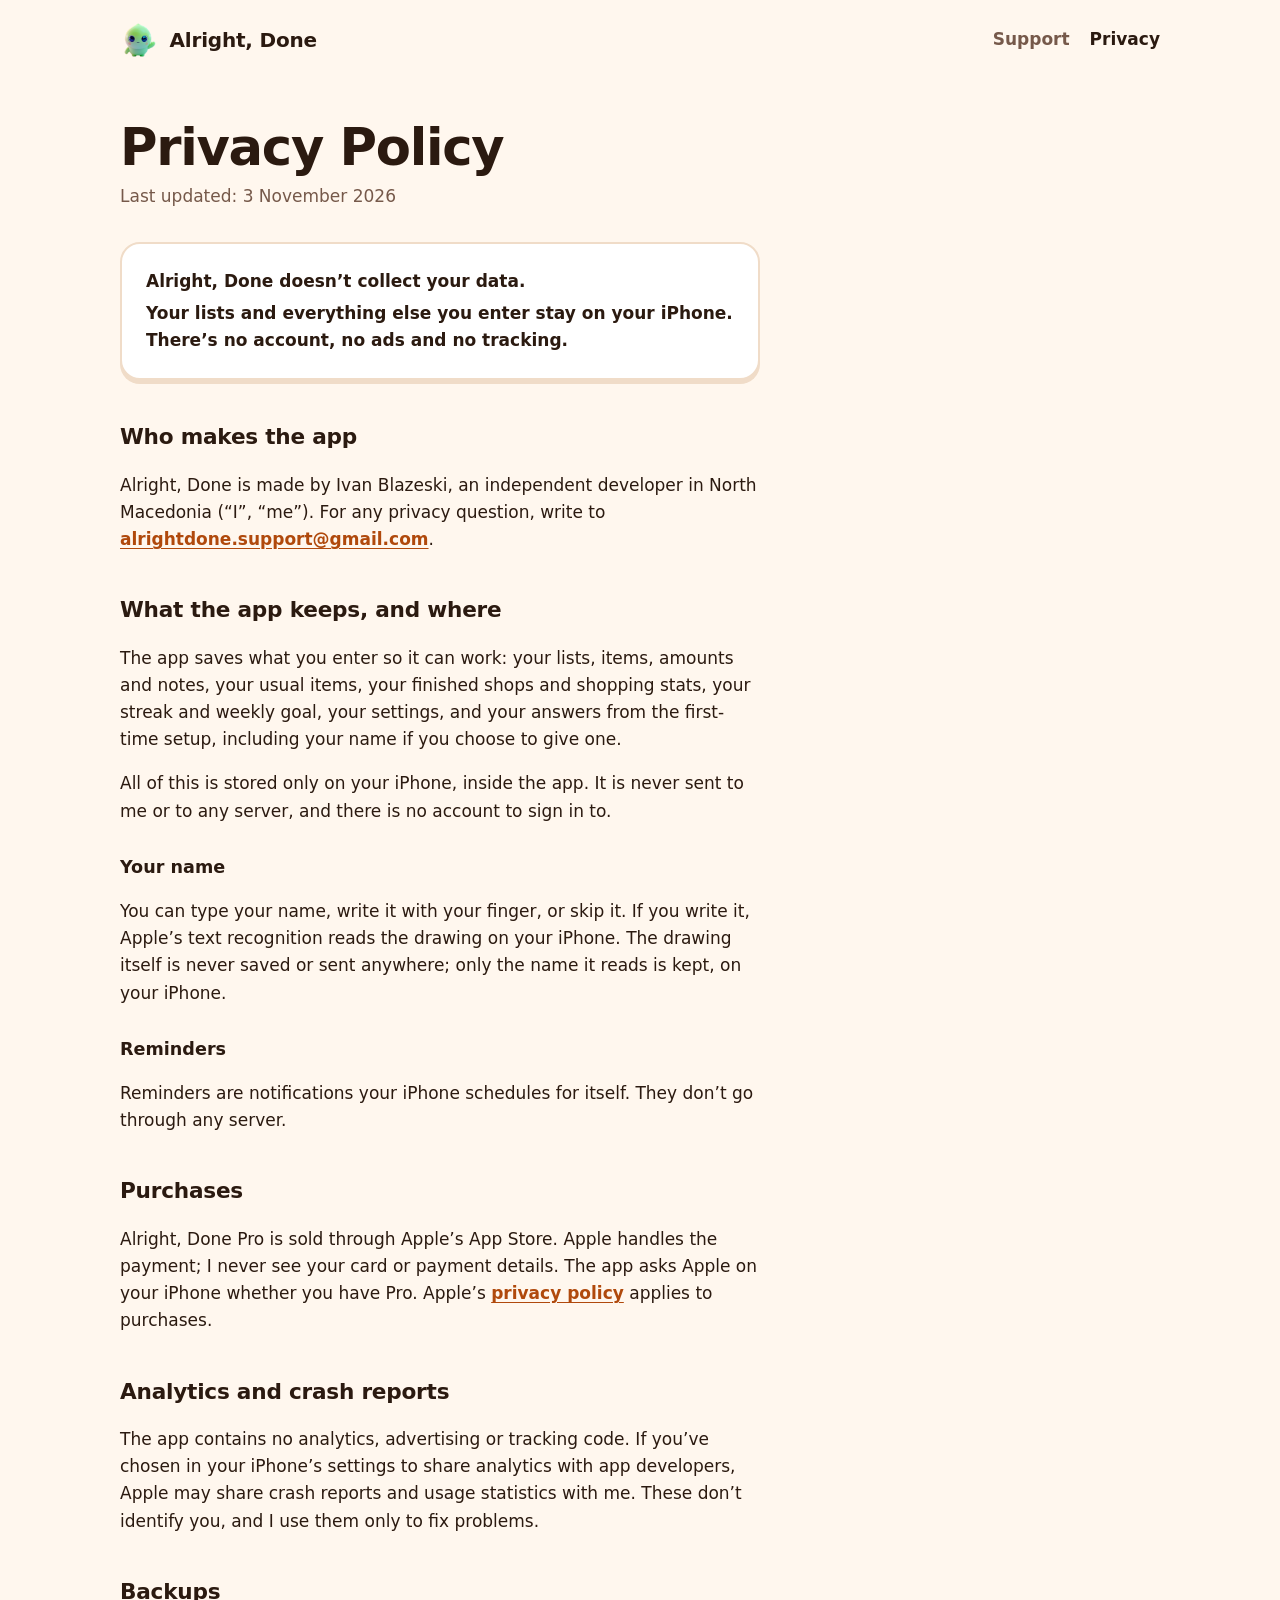
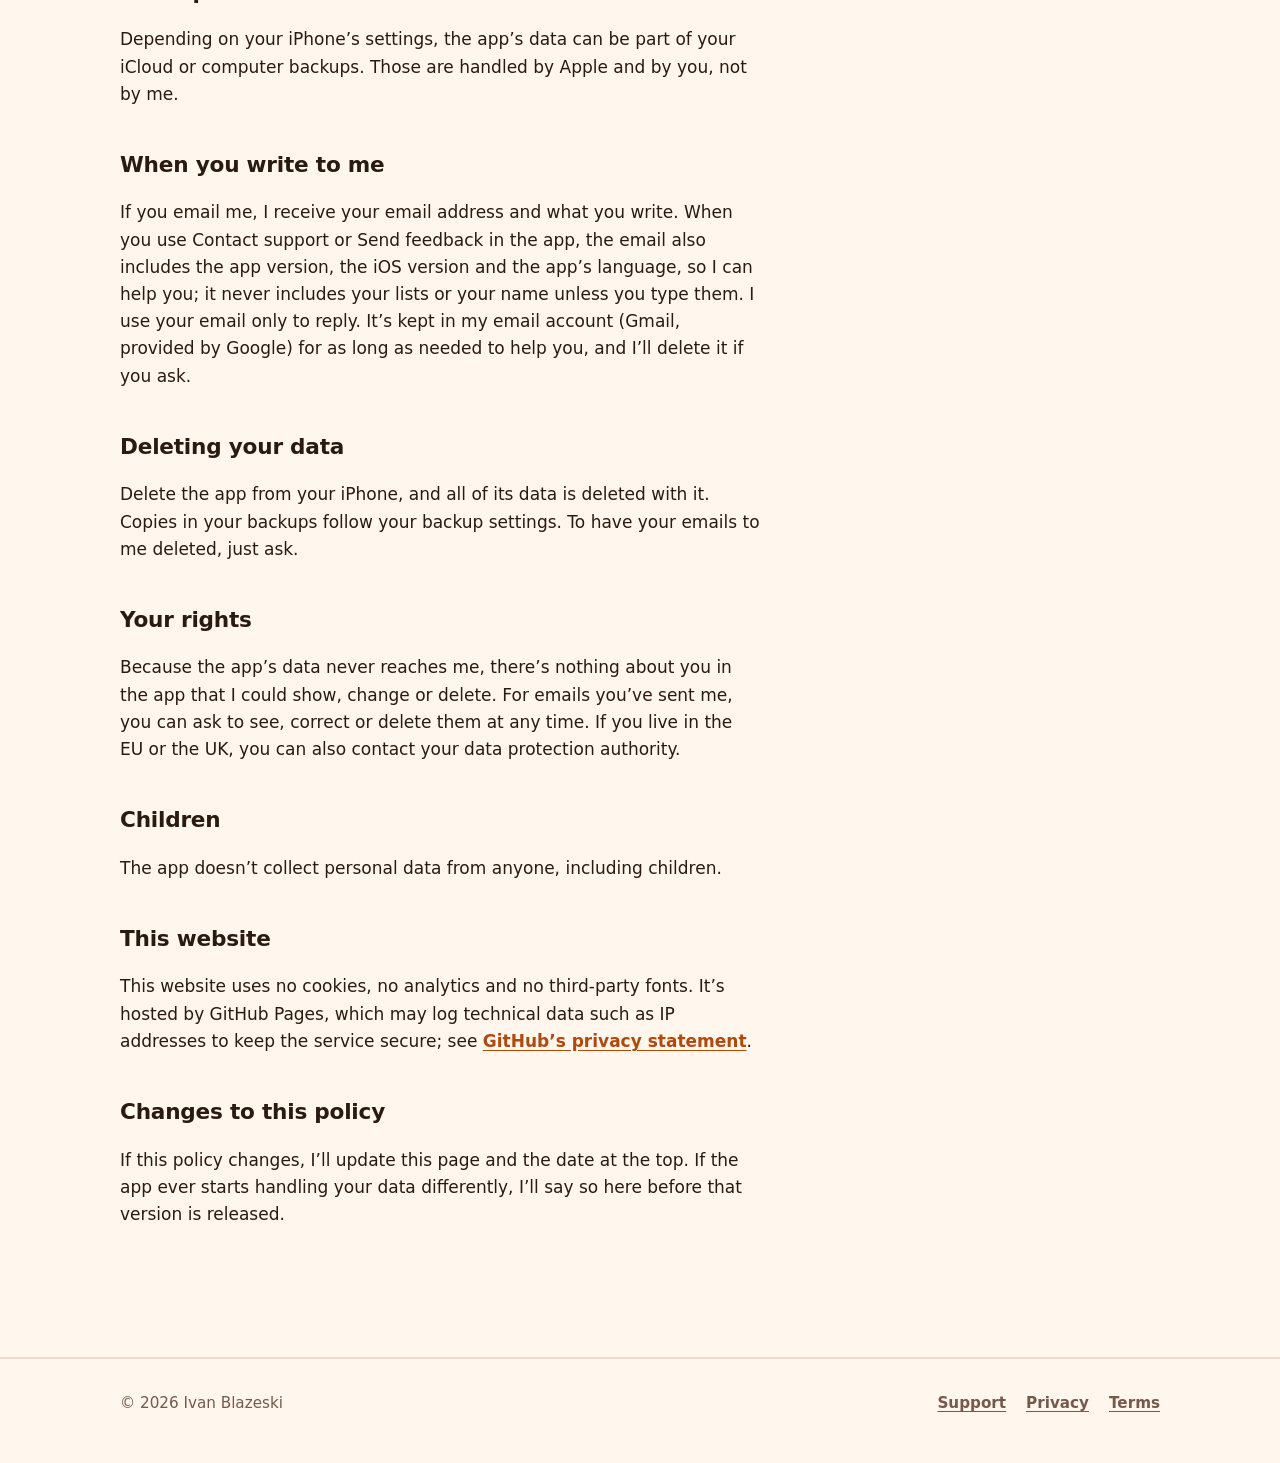
==== privacy/index.html @ 2600f2be "Website: home, privacy, support, terms" ====
<!doctype html>
<html lang="en">
<head>
<meta charset="utf-8">
<meta name="viewport" content="width=device-width, initial-scale=1">
<title>Privacy Policy · Alright, Done</title>
<meta name="description" content="Alright, Done doesn’t collect your data. Your lists stay on your iPhone.">
<meta property="og:title" content="Privacy Policy · Alright, Done">
<meta property="og:description" content="Alright, Done doesn’t collect your data. Your lists stay on your iPhone.">
<meta property="og:image" content="https://ivanblazeski.github.io/alrightdone/assets/apple-touch-icon.png">
<link rel="icon" href="../assets/favicon.png">
<link rel="apple-touch-icon" href="../assets/apple-touch-icon.png">
<link rel="stylesheet" href="../assets/site.css">
</head>
<body>
<header class="site-header"><div class="wrap">
<a class="brand" href="../"><img src="../assets/favicon.png" alt="" width="40" height="40">Alright, Done</a>
<nav class="site-nav" aria-label="Main"><a href="../support/">Support</a><a href="../privacy/" aria-current="page">Privacy</a></nav>
</div></header>
<main class="wrap">
<article class="doc text">
<h1>Privacy Policy</h1>
<p class="updated">Last updated: 3 November 2026</p>
<div class="summary">
<p>Alright, Done doesn’t collect your data.</p>
<p>Your lists and everything else you enter stay on your iPhone. There’s no account, no ads and no tracking.</p>
</div>

<h2>Who makes the app</h2>
<p>Alright, Done is made by Ivan Blazeski, an independent developer in North Macedonia (“I”, “me”). For any privacy question, write to <a href="mailto:alrightdone.support@gmail.com">alrightdone.support@gmail.com</a>.</p>

<h2>What the app keeps, and where</h2>
<p>The app saves what you enter so it can work: your lists, items, amounts and notes, your usual items, your finished shops and shopping stats, your streak and weekly goal, your settings, and your answers from the first-time setup, including your name if you choose to give one.</p>
<p>All of this is stored only on your iPhone, inside the app. It is never sent to me or to any server, and there is no account to sign in to.</p>

<h3>Your name</h3>
<p>You can type your name, write it with your finger, or skip it. If you write it, Apple’s text recognition reads the drawing on your iPhone. The drawing itself is never saved or sent anywhere; only the name it reads is kept, on your iPhone.</p>

<h3>Reminders</h3>
<p>Reminders are notifications your iPhone schedules for itself. They don’t go through any server.</p>

<h2>Purchases</h2>
<p>Alright, Done Pro is sold through Apple’s App Store. Apple handles the payment; I never see your card or payment details. The app asks Apple on your iPhone whether you have Pro. Apple’s <a href="https://www.apple.com/legal/privacy/">privacy policy</a> applies to purchases.</p>

<h2>Analytics and crash reports</h2>
<p>The app contains no analytics, advertising or tracking code. If you’ve chosen in your iPhone’s settings to share analytics with app developers, Apple may share crash reports and usage statistics with me. These don’t identify you, and I use them only to fix problems.</p>

<h2>Backups</h2>
<p>Depending on your iPhone’s settings, the app’s data can be part of your iCloud or computer backups. Those are handled by Apple and by you, not by me.</p>

<h2>When you write to me</h2>
<p>If you email me, I receive your email address and what you write. When you use Contact support or Send feedback in the app, the email also includes the app version, the iOS version and the app’s language, so I can help you; it never includes your lists or your name unless you type them. I use your email only to reply. It’s kept in my email account (Gmail, provided by Google) for as long as needed to help you, and I’ll delete it if you ask.</p>

<h2>Deleting your data</h2>
<p>Delete the app from your iPhone, and all of its data is deleted with it. Copies in your backups follow your backup settings. To have your emails to me deleted, just ask.</p>

<h2>Your rights</h2>
<p>Because the app’s data never reaches me, there’s nothing about you in the app that I could show, change or delete. For emails you’ve sent me, you can ask to see, correct or delete them at any time. If you live in the EU or the UK, you can also contact your data protection authority.</p>

<h2>Children</h2>
<p>The app doesn’t collect personal data from anyone, including children.</p>

<h2>This website</h2>
<p>This website uses no cookies, no analytics and no third-party fonts. It’s hosted by GitHub Pages, which may log technical data such as IP addresses to keep the service secure; see <a href="https://docs.github.com/en/site-policy/privacy-policies/github-general-privacy-statement">GitHub’s privacy statement</a>.</p>

<h2>Changes to this policy</h2>
<p>If this policy changes, I’ll update this page and the date at the top. If the app ever starts handling your data differently, I’ll say so here before that version is released.</p>
</article>
</main>
<footer class="site-footer"><div class="wrap">
<span>© 2026 Ivan Blazeski</span>
<nav aria-label="Footer"><a href="../support/">Support</a><a href="../privacy/" aria-current="page">Privacy</a><a href="../terms/">Terms</a></nav>
</div></footer>
</body>
</html>
---- assets/site.css ----
:root{
  --bg:#FFF7EE; --surface:#FFFFFF; --surface2:#FFF0E2; --ink:#2B1A10; --ink2:#76594A;
  --border:#F0DCC8; --primary:#FF8A3D; --lip:#D9661C; --primary-text:#B0490C;
  --lime:#A8E063; --lime-lip:#7DB33F; --on-lime:#1F2A10; --tint:#FFE3CE;
  --font: ui-rounded, "SF Pro Rounded", "Nunito", system-ui, -apple-system, "Segoe UI", sans-serif;
  color-scheme: light dark;
}
@media (prefers-color-scheme: dark){
  :root{
    --bg:#1B1510; --surface:#2A211A; --surface2:#33281F; --ink:#FFF3E6; --ink2:#CDB6A5;
    --border:#3E3027; --lip:#B85A1A; --primary-text:#FFB27D; --lime:#B4EC6E; --lime-lip:#6E9F33;
    --tint:#45301F;
  }
}
*{box-sizing:border-box}
html{-webkit-text-size-adjust:100%}
body{margin:0;background:var(--bg);color:var(--ink);font-family:var(--font);font-size:1.0625rem;line-height:1.6;font-weight:500}
a{color:var(--primary-text);font-weight:700;text-underline-offset:3px}
a:focus-visible,.button:focus-visible{outline:3px solid var(--primary);outline-offset:3px;border-radius:8px}
img{max-width:100%;height:auto}
.wrap{max-width:68rem;margin:0 auto;padding:0 1.5rem}
.text{max-width:40rem}

/* header + footer */
.site-header{padding:1.25rem 0}
.site-header .wrap{display:flex;align-items:center;justify-content:space-between;gap:1rem;flex-wrap:wrap}
.brand{display:flex;align-items:center;gap:.6rem;color:var(--ink);text-decoration:none;font-weight:900;font-size:1.25rem;letter-spacing:-.01em}
.brand img{width:2.5rem;height:2.5rem}
.site-nav{display:flex;gap:1.25rem}
.site-nav a{color:var(--ink2);text-decoration:none;font-weight:800}
.site-nav a:hover,.site-nav a[aria-current=page]{color:var(--ink)}
.site-footer{margin-top:5rem;padding:2rem 0 3rem;border-top:2px solid var(--border);color:var(--ink2);font-size:.95rem}
.site-footer .wrap{display:flex;justify-content:space-between;gap:1rem;flex-wrap:wrap}
.site-footer nav{display:flex;gap:1.25rem}
.site-footer a{color:var(--ink2)}

/* hero */
.hero{display:grid;grid-template-columns:1.1fr .9fr;gap:3rem;align-items:center;padding:3rem 0 2rem}
.hero h1{font-size:clamp(2.6rem,6vw,4.4rem);line-height:1.02;letter-spacing:-.03em;font-weight:900;margin:.5rem 0 1rem}
.hero p.lead{font-size:1.2rem;color:var(--ink2);max-width:32rem;margin:0 0 1.75rem}
.say{display:flex;align-items:flex-end;gap:.75rem;margin-bottom:.5rem}
.say img{width:5.5rem}
.bubble{background:var(--surface);border:2px solid var(--border);border-radius:1.25rem 1.25rem 1.25rem .35rem;box-shadow:0 3px 0 var(--border);padding:.6rem 1rem;font-weight:800;font-size:1rem}
.status{display:inline-flex;align-items:center;gap:.5rem;background:var(--tint);color:var(--primary-text);border-radius:999px;padding:.45rem 1rem;font-weight:800;font-size:.95rem}

/* the list card: the one memorable thing */
.listcard{background:var(--surface);border:2px solid var(--border);border-radius:1.75rem;box-shadow:0 6px 0 var(--border);padding:1.5rem;max-width:24rem;justify-self:center;width:100%;transform:rotate(1.5deg)}
.listcard-head{display:flex;align-items:center;gap:.8rem;margin-bottom:.75rem}
.tile{width:2.8rem;height:2.8rem;border-radius:.9rem;background:var(--tint);display:grid;place-items:center;font-size:1.35rem}
.listcard-head strong{display:block;font-size:1.2rem;font-weight:900;line-height:1.2}
.listcard-head span{color:var(--ink2);font-size:.9rem}
.items{list-style:none;margin:0 0 1.25rem;padding:0}
.items li{display:flex;align-items:center;gap:.8rem;padding:.6rem 0;border-top:2px solid var(--surface2);font-weight:700}
.items li:first-child{border-top:0}
.box{width:1.6rem;height:1.6rem;border-radius:.5rem;border:2px solid var(--border);flex:none;display:grid;place-items:center}
.items li.done .box{background:var(--lime);border-color:var(--lime);box-shadow:0 2px 0 var(--lime-lip);color:var(--on-lime);font-size:.95rem;font-weight:900}
.items li.done .name{color:var(--ink2);text-decoration:line-through;text-decoration-thickness:2px}
.amount{margin-left:auto;background:var(--surface2);color:var(--ink2);border-radius:999px;padding:.1rem .65rem;font-size:.85rem;font-weight:800}
.finish{display:block;text-align:center;background:var(--lime);color:var(--on-lime);border-radius:1.1rem;box-shadow:0 4px 0 var(--lime-lip);padding:.85rem;font-weight:900;font-size:1.1rem}

/* features */
.features{display:grid;grid-template-columns:repeat(auto-fit,minmax(15rem,1fr));gap:2rem 2.5rem;padding:3rem 0 1rem}
.features h2{font-size:1.25rem;font-weight:900;margin:0 0 .35rem;letter-spacing:-.01em}
.features p{margin:0;color:var(--ink2)}
.pro{display:inline-block;background:var(--ink);color:var(--bg);border-radius:999px;padding:.05rem .55rem;font-size:.75rem;font-weight:900;margin-left:.35rem;vertical-align:.2em}
.promise{margin:3.5rem 0 0;background:var(--surface);border:2px solid var(--border);border-radius:1.75rem;box-shadow:0 5px 0 var(--border);padding:2rem;display:flex;gap:1.5rem;align-items:center;flex-wrap:wrap}
.promise h2{font-size:1.6rem;font-weight:900;letter-spacing:-.02em;margin:0 0 .25rem}
.promise p{margin:0;color:var(--ink2)}
.promise div{flex:1 1 20rem}

/* documents (privacy, support, terms) */
.doc{padding:2rem 0}
.doc h1{font-size:clamp(2.2rem,5vw,3.2rem);font-weight:900;letter-spacing:-.025em;line-height:1.08;margin:.5rem 0 .5rem}
.doc .updated{color:var(--ink2);margin:0 0 2rem}
.doc h2{font-size:1.35rem;font-weight:900;margin:2.5rem 0 .5rem;letter-spacing:-.01em}
.doc h3{font-size:1.1rem;font-weight:900;margin:1.75rem 0 .35rem}
.doc ul{padding-left:1.25rem}
.doc li{margin:.35rem 0}
.summary{background:var(--surface);border:2px solid var(--border);border-radius:1.25rem;box-shadow:0 4px 0 var(--border);padding:1.25rem 1.5rem;font-weight:700}
.summary p{margin:.25rem 0}
.mail{display:inline-block;background:var(--primary);color:#2B1A10;text-decoration:none;border-radius:1.1rem;box-shadow:0 4px 0 var(--lip);padding:.85rem 1.4rem;font-weight:900;margin:.5rem 0 1rem}
.mail:active{transform:translateY(3px);box-shadow:0 1px 0 var(--lip)}
details{border-top:2px solid var(--border);padding:.9rem 0}
details:last-of-type{border-bottom:2px solid var(--border)}
summary{cursor:pointer;font-weight:900;font-size:1.1rem;list-style:none;display:flex;justify-content:space-between;gap:1rem}
summary::-webkit-details-marker{display:none}
summary::after{content:"+";color:var(--primary-text);font-weight:900}
details[open] summary::after{content:"–"}
details p{margin:.6rem 0 .25rem;color:var(--ink2)}

@media (max-width:52rem){
  .hero{grid-template-columns:1fr;gap:2rem;padding-top:1.5rem}
  .listcard{transform:none}
}
@media (prefers-reduced-motion:no-preference){
  .listcard{animation:land .7s cubic-bezier(.2,.9,.3,1.2) both}
  @keyframes land{from{opacity:0;transform:translateY(16px) rotate(-1deg)}to{opacity:1;transform:rotate(1.5deg)}}
}
@media (prefers-reduced-motion:no-preference) and (max-width:52rem){
  @keyframes land{from{opacity:0;transform:translateY(16px)}to{opacity:1;transform:none}}
}
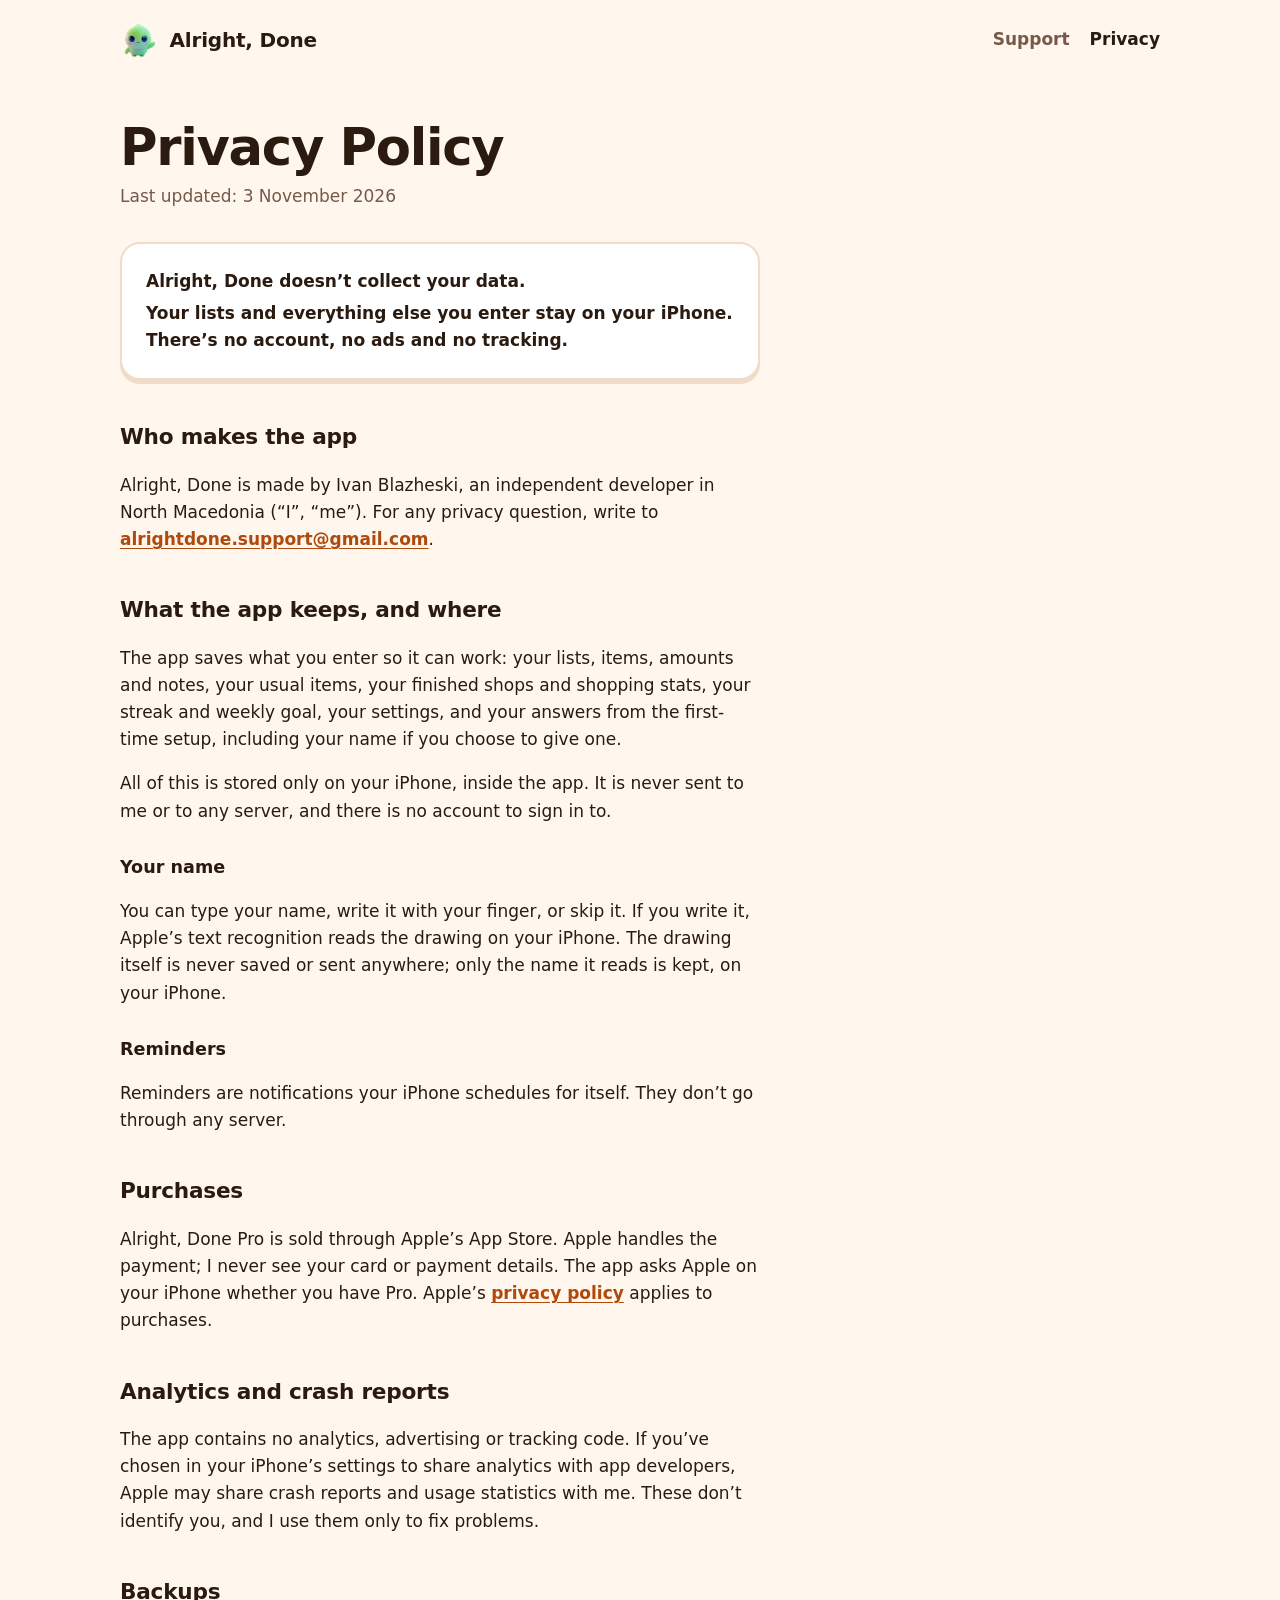
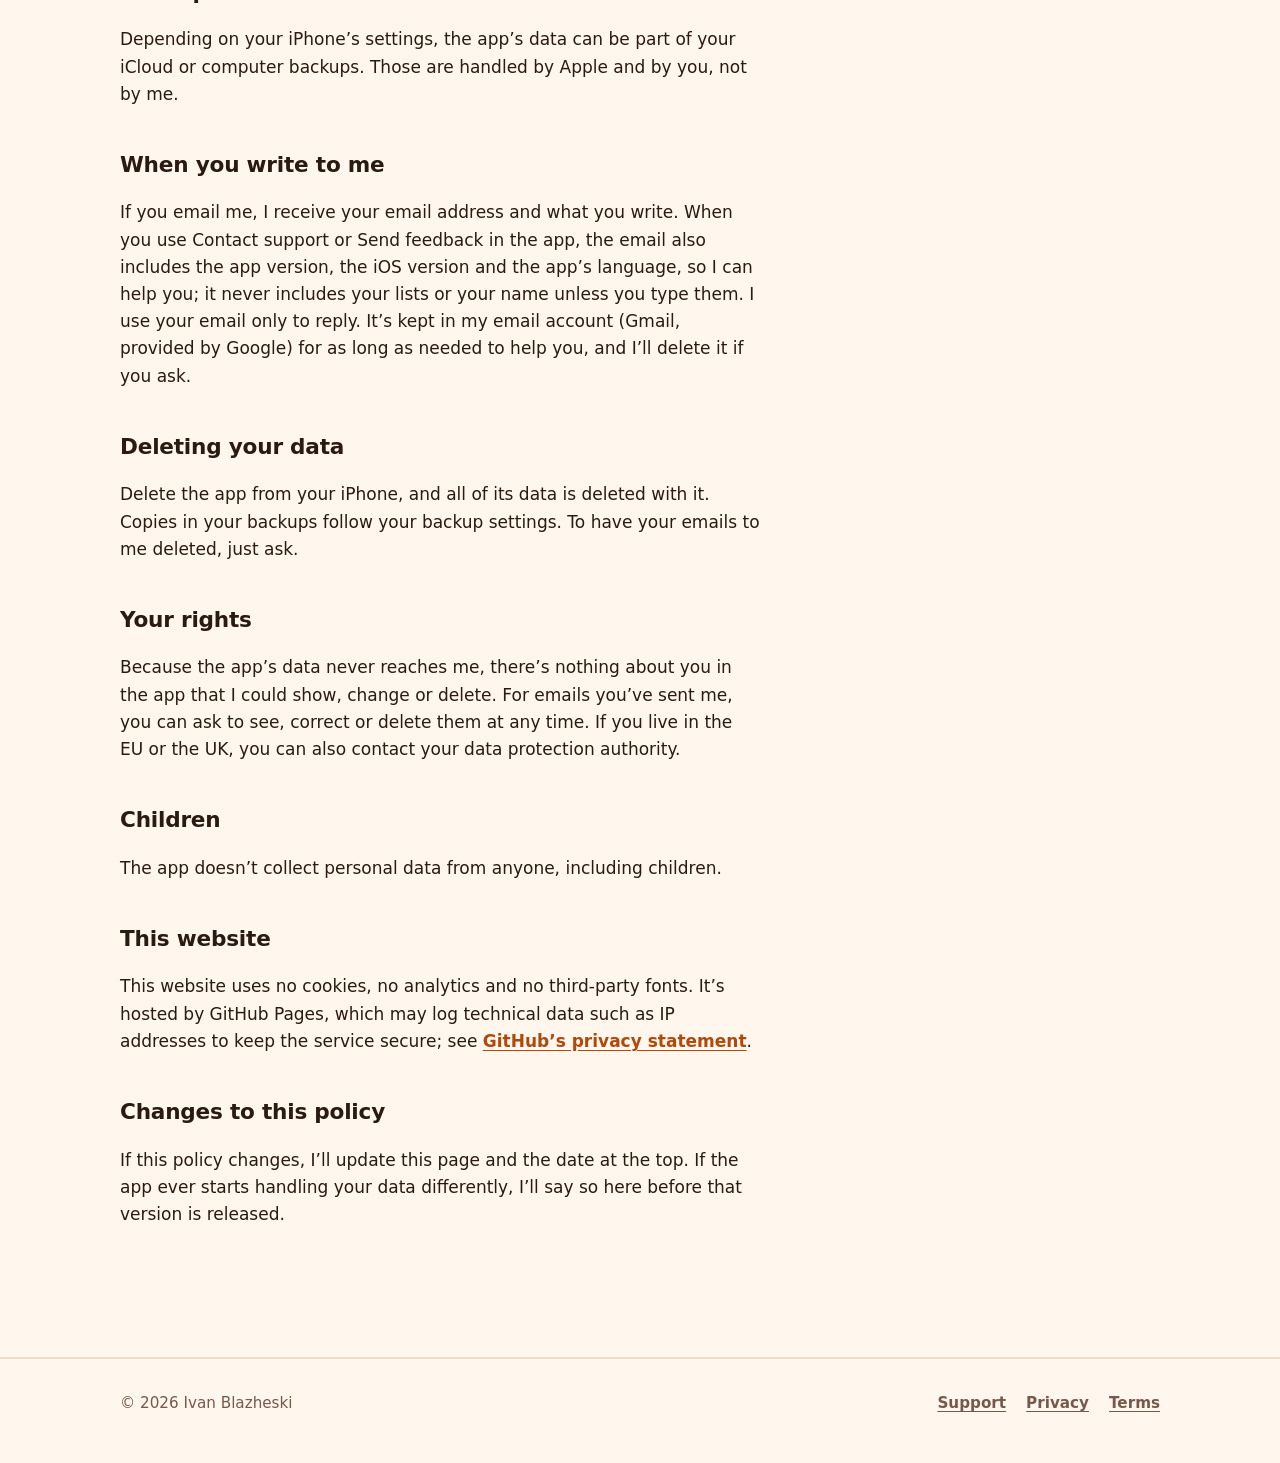
==== commit 1638468c: "Add How it works and Hi, I'm Ivan" ====
--- a/privacy/index.html
+++ b/privacy/index.html
@@ -27,7 +27,7 @@
 </div>
 
 <h2>Who makes the app</h2>
-<p>Alright, Done is made by Ivan Blazeski, an independent developer in North Macedonia (“I”, “me”). For any privacy question, write to <a href="mailto:alrightdone.support@gmail.com">alrightdone.support@gmail.com</a>.</p>
+<p>Alright, Done is made by Ivan Blazheski, an independent developer in North Macedonia (“I”, “me”). For any privacy question, write to <a href="mailto:alrightdone.support@gmail.com">alrightdone.support@gmail.com</a>.</p>
 
 <h2>What the app keeps, and where</h2>
 <p>The app saves what you enter so it can work: your lists, items, amounts and notes, your usual items, your finished shops and shopping stats, your streak and weekly goal, your settings, and your answers from the first-time setup, including your name if you choose to give one.</p>
@@ -68,7 +68,7 @@
 </article>
 </main>
 <footer class="site-footer"><div class="wrap">
-<span>© 2026 Ivan Blazeski</span>
+<span>© 2026 Ivan Blazheski</span>
 <nav aria-label="Footer"><a href="../support/">Support</a><a href="../privacy/" aria-current="page">Privacy</a><a href="../terms/">Terms</a></nav>
 </div></footer>
 </body>
--- a/assets/site.css
+++ b/assets/site.css
@@ -99,3 +99,24 @@
 @media (prefers-reduced-motion:no-preference) and (max-width:52rem){
   @keyframes land{from{opacity:0;transform:translateY(16px)}to{opacity:1;transform:none}}
 }
+
+/* how it works: a real sequence, so numbered */
+.steps{margin:4rem 0 0}
+.steps h2,.hello h2{font-size:clamp(1.7rem,3.5vw,2.3rem);font-weight:900;letter-spacing:-.02em;margin:0 0 1.5rem}
+.steps ol{list-style:none;margin:0;padding:0;display:grid;grid-template-columns:repeat(auto-fit,minmax(15rem,1fr));gap:1.5rem}
+.steps li{display:flex;gap:1rem;align-items:flex-start}
+.steps .n{flex:none;width:2.6rem;height:2.6rem;border-radius:.9rem;background:var(--primary);color:#2B1A10;box-shadow:0 3px 0 var(--lip);display:grid;place-items:center;font-weight:900;font-size:1.15rem}
+.steps li:last-child .n{background:var(--lime);box-shadow:0 3px 0 var(--lime-lip);color:var(--on-lime)}
+.steps h3{margin:.2rem 0 .25rem;font-size:1.15rem;font-weight:900}
+.steps p{margin:0;color:var(--ink2)}
+
+/* hello from Ivan */
+.hello{margin:5rem 0 0;display:grid;grid-template-columns:auto 1fr;gap:2.5rem;align-items:start}
+.portrait{position:relative;width:11rem}
+.portrait .photo{width:11rem;height:11rem;border-radius:50%;object-fit:cover;border:4px solid var(--surface);box-shadow:0 5px 0 var(--border)}
+.portrait .wiki{position:absolute;width:4.5rem;right:-1.4rem;bottom:-.6rem}
+.hello .text p{margin:0 0 1rem}
+.signature{margin-top:1.5rem;display:flex;flex-direction:column}
+.signature strong{font-size:1.15rem;font-weight:900}
+.signature span{color:var(--ink2)}
+@media (max-width:40rem){.hello{grid-template-columns:1fr;gap:1.5rem}}
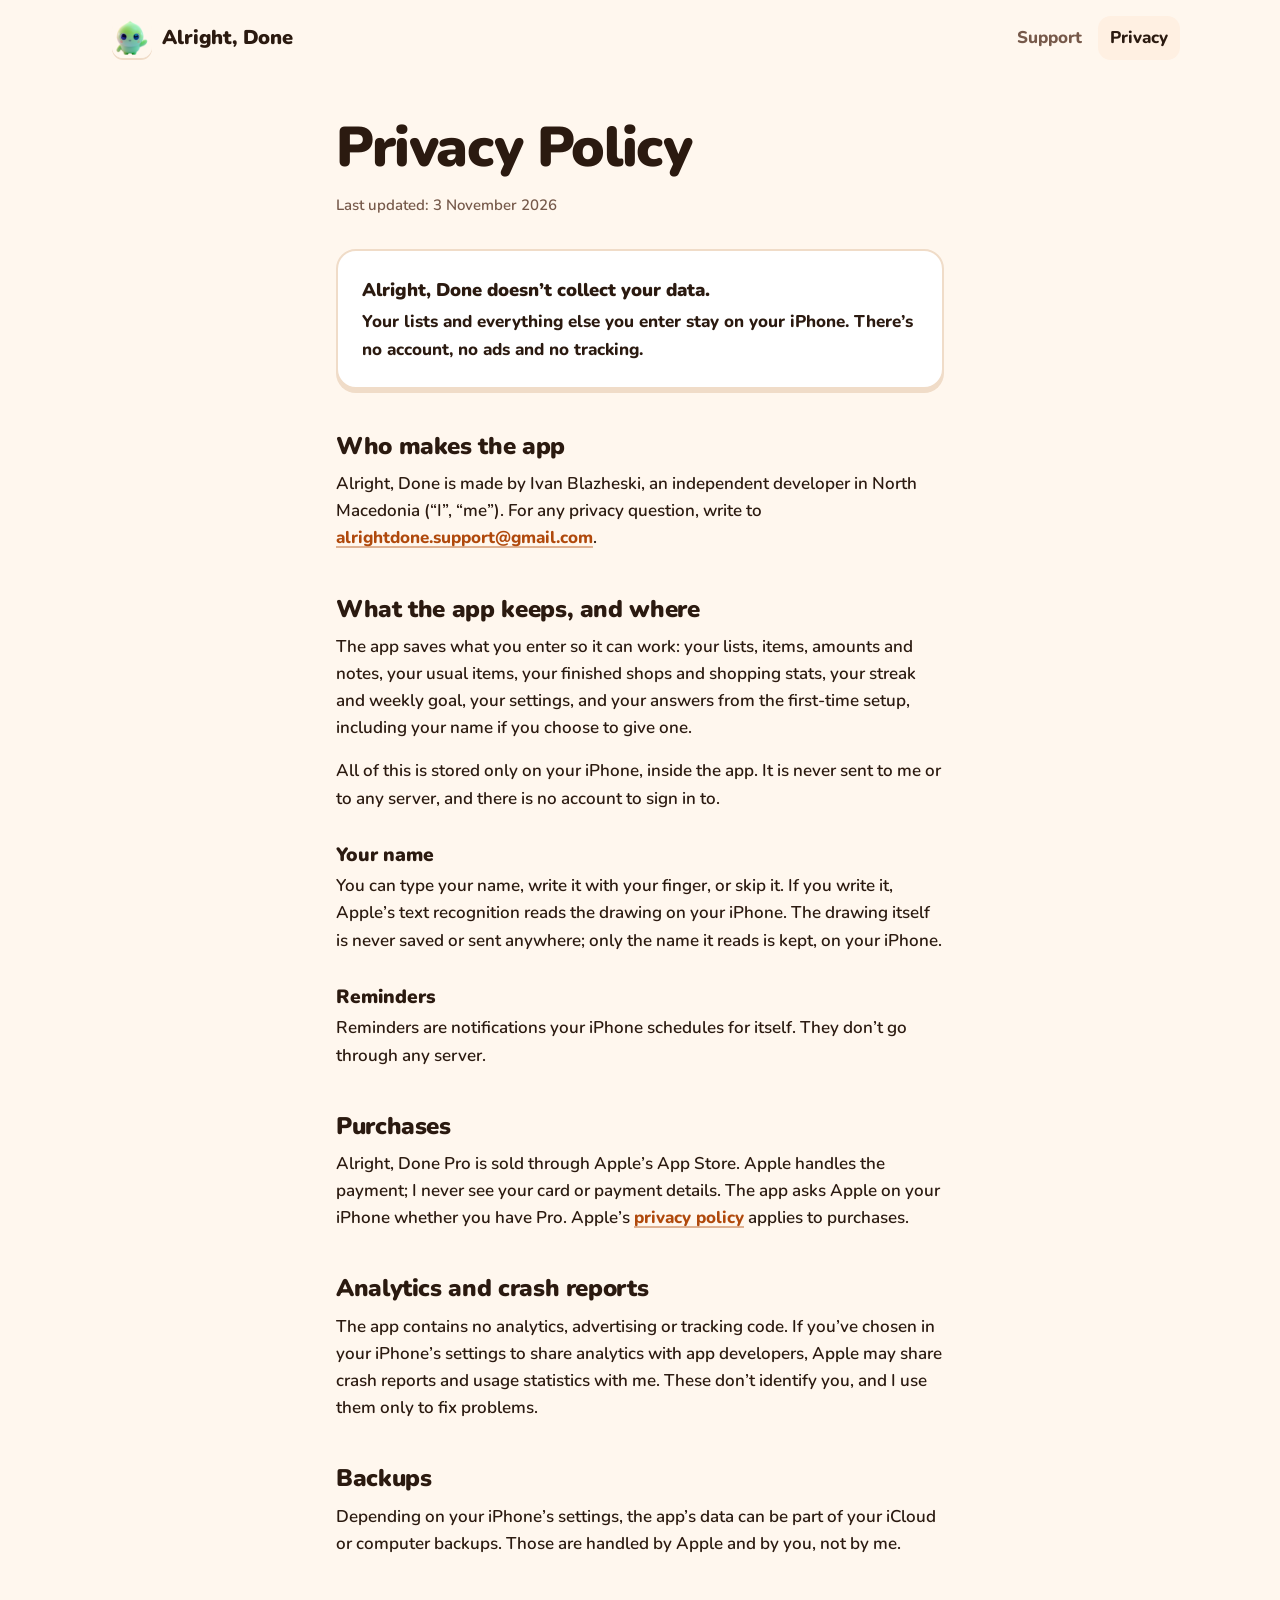
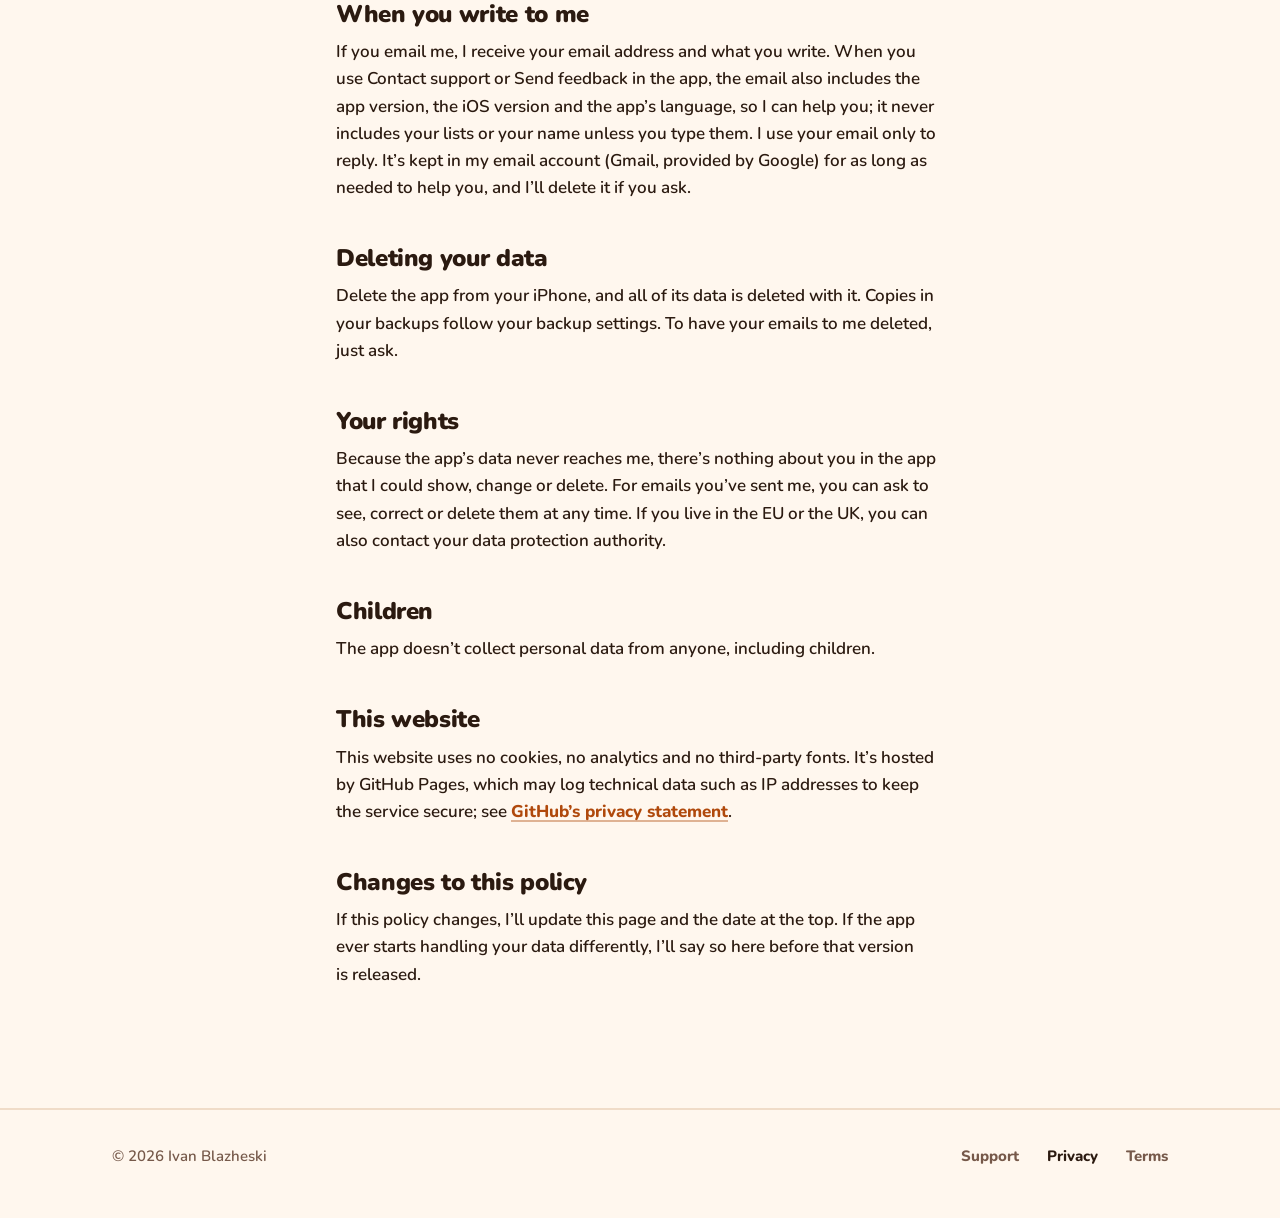
==== commit 346b51a3: "Polish typography, hero, motion, mobile and accessibility - Self-host Nunito (variable, latin + lati" ====
--- a/privacy/index.html
+++ b/privacy/index.html
@@ -8,17 +8,21 @@
 <meta property="og:title" content="Privacy Policy · Alright, Done">
 <meta property="og:description" content="Alright, Done doesn’t collect your data. Your lists stay on your iPhone.">
 <meta property="og:image" content="https://ivanblazeski.github.io/alrightdone/assets/apple-touch-icon.png">
+<meta name="theme-color" content="#FFF7EE" media="(prefers-color-scheme: light)">
+<meta name="theme-color" content="#1B1510" media="(prefers-color-scheme: dark)">
 <link rel="icon" href="../assets/favicon.png">
 <link rel="apple-touch-icon" href="../assets/apple-touch-icon.png">
+<link rel="preload" href="../assets/fonts/nunito-latin-wght-normal.woff2" as="font" type="font/woff2" crossorigin>
 <link rel="stylesheet" href="../assets/site.css">
 </head>
 <body>
+<a class="skip" href="#main">Skip to content</a>
 <header class="site-header"><div class="wrap">
-<a class="brand" href="../"><img src="../assets/favicon.png" alt="" width="40" height="40">Alright, Done</a>
+<a class="brand" href="../"><img src="../assets/icon-96.png" alt="" width="40" height="40">Alright, Done</a>
 <nav class="site-nav" aria-label="Main"><a href="../support/">Support</a><a href="../privacy/" aria-current="page">Privacy</a></nav>
 </div></header>
-<main class="wrap">
-<article class="doc text">
+<main class="wrap" id="main">
+<article class="doc">
 <h1>Privacy Policy</h1>
 <p class="updated">Last updated: 3 November 2026</p>
 <div class="summary">
--- a/assets/site.css
+++ b/assets/site.css
@@ -1,47 +1,92 @@
+/* Nunito, self-hosted (SIL Open Font License, see fonts/OFL.txt). One variable file per subset covers every weight the app uses. */
+@font-face{
+  font-family:"Nunito";font-style:normal;font-display:swap;font-weight:200 1000;
+  src:url(fonts/nunito-latin-wght-normal.woff2) format("woff2-variations"),url(fonts/nunito-latin-wght-normal.woff2) format("woff2");
+  unicode-range:U+0000-00FF,U+0131,U+0152-0153,U+02BB-02BC,U+02C6,U+02DA,U+02DC,U+0304,U+0308,U+0329,U+2000-206F,U+20AC,U+2122,U+2191,U+2193,U+2212,U+2215,U+FEFF,U+FFFD;
+}
+@font-face{
+  font-family:"Nunito";font-style:normal;font-display:swap;font-weight:200 1000;
+  src:url(fonts/nunito-latin-ext-wght-normal.woff2) format("woff2-variations"),url(fonts/nunito-latin-ext-wght-normal.woff2) format("woff2");
+  unicode-range:U+0100-02BA,U+02BD-02C5,U+02C7-02CC,U+02CE-02D7,U+02DD-02FF,U+0304,U+0308,U+0329,U+1D00-1DBF,U+1E00-1E9F,U+1EF2-1EFF,U+2020,U+20A0-20AB,U+20AD-20C0,U+2113,U+2C60-2C7F,U+A720-A7FF;
+}
+
 :root{
   --bg:#FFF7EE; --surface:#FFFFFF; --surface2:#FFF0E2; --ink:#2B1A10; --ink2:#76594A;
-  --border:#F0DCC8; --primary:#FF8A3D; --lip:#D9661C; --primary-text:#B0490C;
+  --border:#F0DCC8; --box:#E3C6AB; --primary:#FF8A3D; --lip:#D9661C; --on-primary:#2B1A10; --primary-text:#B0490C;
   --lime:#A8E063; --lime-lip:#7DB33F; --on-lime:#1F2A10; --tint:#FFE3CE;
-  --font: ui-rounded, "SF Pro Rounded", "Nunito", system-ui, -apple-system, "Segoe UI", sans-serif;
-  color-scheme: light dark;
-}
-@media (prefers-color-scheme: dark){
+  --focus:#B0490C;
+  --font:"Nunito", ui-rounded, system-ui, -apple-system, "Segoe UI", sans-serif;
+
+  /* type scale, ~1.25 steps */
+  --t-small:.9375rem; --t-body:1.0625rem; --t-lead:clamp(1.15rem,1.05rem + .4vw,1.3rem);
+  --t-h3:1.25rem; --t-h2:clamp(1.85rem,1.4rem + 1.9vw,2.6rem); --t-h1:clamp(2.7rem,1.7rem + 4.4vw,4.6rem);
+
+  /* spacing */
+  --gutter:clamp(1.25rem,.8rem + 2vw,2rem);
+  --section:clamp(4.5rem,3rem + 6vw,7.5rem);
+
+  --ease-out:cubic-bezier(.23,1,.32,1);
+  color-scheme:light dark;
+}
+@media (prefers-color-scheme:dark){
   :root{
     --bg:#1B1510; --surface:#2A211A; --surface2:#33281F; --ink:#FFF3E6; --ink2:#CDB6A5;
-    --border:#3E3027; --lip:#B85A1A; --primary-text:#FFB27D; --lime:#B4EC6E; --lime-lip:#6E9F33;
-    --tint:#45301F;
+    --border:#45362B; --box:#6B5545; --lip:#B85A1A; --primary-text:#FFB27D; --lime:#B4EC6E; --lime-lip:#6E9F33;
+    --tint:#45301F; --focus:#FFB27D;
   }
 }
-*{box-sizing:border-box}
-html{-webkit-text-size-adjust:100%}
-body{margin:0;background:var(--bg);color:var(--ink);font-family:var(--font);font-size:1.0625rem;line-height:1.6;font-weight:500}
-a{color:var(--primary-text);font-weight:700;text-underline-offset:3px}
-a:focus-visible,.button:focus-visible{outline:3px solid var(--primary);outline-offset:3px;border-radius:8px}
+
+*,*::before,*::after{box-sizing:border-box}
+html{-webkit-text-size-adjust:100%;text-size-adjust:100%}
+body{margin:0;background:var(--bg);color:var(--ink);font-family:var(--font);font-size:var(--t-body);line-height:1.6;font-weight:600;
+  -webkit-font-smoothing:antialiased;-moz-osx-font-smoothing:grayscale;font-optical-sizing:auto}
+h1,h2,h3{font-weight:900;line-height:1.15;text-wrap:balance;color:var(--ink)}
+p,li,dd{text-wrap:pretty}
+a{color:var(--primary-text);font-weight:800;text-decoration-thickness:2px;text-underline-offset:.2em;text-decoration-color:color-mix(in srgb,currentColor 40%,transparent);transition:text-decoration-color .15s ease}
+a:hover{text-decoration-color:currentColor}
+:focus-visible{outline:3px solid var(--focus);outline-offset:3px;border-radius:.6rem}
+::selection{background:var(--tint);color:var(--ink)}
 img{max-width:100%;height:auto}
-.wrap{max-width:68rem;margin:0 auto;padding:0 1.5rem}
-.text{max-width:40rem}
+.wrap{max-width:70rem;margin:0 auto;padding:0 var(--gutter)}
+.sr-only{position:absolute;width:1px;height:1px;padding:0;margin:-1px;overflow:hidden;clip-path:inset(50%);white-space:nowrap;border:0}
+.skip{position:absolute;left:var(--gutter);top:.75rem;z-index:10;background:var(--surface);color:var(--ink);padding:.6rem 1rem;border-radius:.8rem;box-shadow:0 3px 0 var(--border);transform:translateY(-200%)}
+.skip:focus-visible{transform:none}
 
 /* header + footer */
-.site-header{padding:1.25rem 0}
-.site-header .wrap{display:flex;align-items:center;justify-content:space-between;gap:1rem;flex-wrap:wrap}
-.brand{display:flex;align-items:center;gap:.6rem;color:var(--ink);text-decoration:none;font-weight:900;font-size:1.25rem;letter-spacing:-.01em}
-.brand img{width:2.5rem;height:2.5rem}
-.site-nav{display:flex;gap:1.25rem}
-.site-nav a{color:var(--ink2);text-decoration:none;font-weight:800}
-.site-nav a:hover,.site-nav a[aria-current=page]{color:var(--ink)}
-.site-footer{margin-top:5rem;padding:2rem 0 3rem;border-top:2px solid var(--border);color:var(--ink2);font-size:.95rem}
-.site-footer .wrap{display:flex;justify-content:space-between;gap:1rem;flex-wrap:wrap}
-.site-footer nav{display:flex;gap:1.25rem}
-.site-footer a{color:var(--ink2)}
+.site-header{padding:1rem 0}
+.site-header .wrap{display:flex;align-items:center;justify-content:space-between;gap:.5rem 1rem;flex-wrap:wrap}
+.brand{display:inline-flex;align-items:center;gap:.65rem;min-height:2.75rem;color:var(--ink);text-decoration:none;font-weight:900;font-size:1.25rem;letter-spacing:-.01em}
+.brand img{width:2.5rem;height:2.5rem;border-radius:.7rem;box-shadow:0 2px 0 var(--border)}
+.site-nav,.site-footer nav{display:flex;gap:.25rem;margin-right:-.75rem}
+.site-nav a,.site-footer nav a{display:inline-flex;align-items:center;min-height:2.75rem;padding:0 .75rem;border-radius:.8rem;text-decoration:none;font-weight:800;color:var(--ink2);transition:color .15s ease,background-color .15s ease}
+.site-nav a[aria-current=page],.site-footer nav a[aria-current=page]{color:var(--ink)}
+.site-nav a[aria-current=page]{background:var(--surface2)}
+@media (hover:hover) and (pointer:fine){
+  .site-nav a:hover,.site-footer nav a:hover{color:var(--ink);background:var(--surface2)}
+}
+.site-footer{margin-top:var(--section);padding:1.5rem 0 2.5rem;border-top:2px solid var(--border);color:var(--ink2);font-size:var(--t-small)}
+.site-footer .wrap{display:flex;justify-content:space-between;align-items:center;gap:.5rem 1rem;flex-wrap:wrap}
+
+/* buttons: tangerine with a lip, lime is kept for "done" */
+.button{display:inline-flex;align-items:center;justify-content:center;gap:.5rem;min-height:3.25rem;padding:.8rem 1.4rem;border-radius:1.1rem;
+  background:var(--primary);color:var(--on-primary);text-decoration:none;font-weight:900;font-size:1.0625rem;line-height:1.25;
+  box-shadow:0 4px 0 var(--lip);transition:transform .16s var(--ease-out),box-shadow .16s var(--ease-out);-webkit-tap-highlight-color:transparent}
+.button svg{width:1.15rem;height:1.15rem;flex:none}
+@media (hover:hover) and (pointer:fine){
+  .button:hover{transform:translateY(-1px);box-shadow:0 5px 0 var(--lip)}
+}
+.button:active{transform:translateY(3px);box-shadow:0 1px 0 var(--lip);transition-duration:.08s}
 
 /* hero */
-.hero{display:grid;grid-template-columns:1.1fr .9fr;gap:3rem;align-items:center;padding:3rem 0 2rem}
-.hero h1{font-size:clamp(2.6rem,6vw,4.4rem);line-height:1.02;letter-spacing:-.03em;font-weight:900;margin:.5rem 0 1rem}
-.hero p.lead{font-size:1.2rem;color:var(--ink2);max-width:32rem;margin:0 0 1.75rem}
-.say{display:flex;align-items:flex-end;gap:.75rem;margin-bottom:.5rem}
-.say img{width:5.5rem}
-.bubble{background:var(--surface);border:2px solid var(--border);border-radius:1.25rem 1.25rem 1.25rem .35rem;box-shadow:0 3px 0 var(--border);padding:.6rem 1rem;font-weight:800;font-size:1rem}
-.status{display:inline-flex;align-items:center;gap:.5rem;background:var(--tint);color:var(--primary-text);border-radius:999px;padding:.45rem 1rem;font-weight:800;font-size:.95rem}
+.hero{display:grid;grid-template-columns:minmax(0,1.1fr) minmax(0,.9fr);gap:3rem 4rem;align-items:center;padding:clamp(1.5rem,1rem + 3vw,4rem) 0 0}
+.hero h1{font-size:var(--t-h1);line-height:1.04;letter-spacing:-.025em;margin:1rem 0 1.25rem;max-width:12ch}
+.hero .lead{font-size:var(--t-lead);line-height:1.55;color:var(--ink2);max-width:31rem;margin:0 0 2rem}
+.say{display:flex;align-items:flex-end;gap:.75rem}
+.say img{width:5.5rem;height:5.5rem}
+.bubble{position:relative;margin-bottom:1.1rem;background:var(--surface);border:2px solid var(--border);border-radius:1.25rem 1.25rem 1.25rem .35rem;box-shadow:0 3px 0 var(--border);padding:.55rem 1rem;font-weight:800;font-size:1rem;transform-origin:0 100%}
+.actions{display:flex;flex-wrap:wrap;align-items:center;gap:1rem 1.5rem}
+.status{display:inline-flex;align-items:center;gap:.6rem;margin:0;color:var(--ink2);font-weight:800;font-size:var(--t-small)}
+.status::before{content:"";width:.6rem;height:.6rem;border-radius:50%;background:var(--primary);box-shadow:0 0 0 4px var(--tint);flex:none}
 
 /* the list card: the one memorable thing */
 .listcard{background:var(--surface);border:2px solid var(--border);border-radius:1.75rem;box-shadow:0 6px 0 var(--border);padding:1.5rem;max-width:24rem;justify-self:center;width:100%;transform:rotate(1.5deg)}
@@ -50,73 +95,143 @@
 .listcard-head strong{display:block;font-size:1.2rem;font-weight:900;line-height:1.2}
 .listcard-head span{color:var(--ink2);font-size:.9rem}
 .items{list-style:none;margin:0 0 1.25rem;padding:0}
-.items li{display:flex;align-items:center;gap:.8rem;padding:.6rem 0;border-top:2px solid var(--surface2);font-weight:700}
+.items li{display:flex;align-items:center;gap:.8rem;padding:.6rem 0;border-top:2px solid var(--surface2);font-weight:800}
 .items li:first-child{border-top:0}
-.box{width:1.6rem;height:1.6rem;border-radius:.5rem;border:2px solid var(--border);flex:none;display:grid;place-items:center}
-.items li.done .box{background:var(--lime);border-color:var(--lime);box-shadow:0 2px 0 var(--lime-lip);color:var(--on-lime);font-size:.95rem;font-weight:900}
-.items li.done .name{color:var(--ink2);text-decoration:line-through;text-decoration-thickness:2px}
-.amount{margin-left:auto;background:var(--surface2);color:var(--ink2);border-radius:999px;padding:.1rem .65rem;font-size:.85rem;font-weight:800}
+.box{width:1.6rem;height:1.6rem;border-radius:.5rem;border:2px solid var(--box);flex:none;display:grid;place-items:center;color:var(--on-lime)}
+.box svg{width:1rem;height:1rem;opacity:0}
+.name{position:relative}
+.name::after{content:"";position:absolute;left:-.1em;right:-.1em;top:52%;height:2px;border-radius:2px;background:currentColor;transform:scaleX(0);transform-origin:0 50%}
+.items li.done .box{background:var(--lime);border-color:var(--lime);box-shadow:0 2px 0 var(--lime-lip)}
+.items li.done .box svg{opacity:1}
+.items li.done .name{color:var(--ink2)}
+.items li.done .name::after{transform:none}
+.amount{margin-left:auto;background:var(--surface2);color:var(--ink2);border-radius:999px;padding:.1rem .65rem;font-size:.85rem;font-weight:800;font-variant-numeric:tabular-nums}
 .finish{display:block;text-align:center;background:var(--lime);color:var(--on-lime);border-radius:1.1rem;box-shadow:0 4px 0 var(--lime-lip);padding:.85rem;font-weight:900;font-size:1.1rem}
 
-/* features */
-.features{display:grid;grid-template-columns:repeat(auto-fit,minmax(15rem,1fr));gap:2rem 2.5rem;padding:3rem 0 1rem}
-.features h2{font-size:1.25rem;font-weight:900;margin:0 0 .35rem;letter-spacing:-.01em}
-.features p{margin:0;color:var(--ink2)}
-.pro{display:inline-block;background:var(--ink);color:var(--bg);border-radius:999px;padding:.05rem .55rem;font-size:.75rem;font-weight:900;margin-left:.35rem;vertical-align:.2em}
-.promise{margin:3.5rem 0 0;background:var(--surface);border:2px solid var(--border);border-radius:1.75rem;box-shadow:0 5px 0 var(--border);padding:2rem;display:flex;gap:1.5rem;align-items:center;flex-wrap:wrap}
-.promise h2{font-size:1.6rem;font-weight:900;letter-spacing:-.02em;margin:0 0 .25rem}
+/* features: rows like the app's list, not cards */
+.features{margin-top:var(--section)}
+.features ul{list-style:none;margin:0;padding:0;display:grid;grid-template-columns:repeat(auto-fit,minmax(min(100%,18rem),1fr));gap:0 clamp(2rem,1rem + 3vw,3.5rem)}
+.features li{border-top:2px solid var(--border);padding:1.5rem 0 2rem}
+.features h3{font-size:var(--t-h3);letter-spacing:-.01em;margin:0 0 .4rem}
+.features p{margin:0;color:var(--ink2);max-width:34ch}
+.pro{display:inline-block;background:var(--ink);color:var(--bg);border-radius:999px;padding:.1rem .55rem;font-size:.72rem;font-weight:900;letter-spacing:.04em;margin-left:.45rem;vertical-align:.2em}
+
+/* section headings */
+.steps h2,.hello h2{font-size:var(--t-h2);letter-spacing:-.02em;margin:0 0 2rem}
+
+/* how it works: a real sequence, so numbered */
+.steps{margin-top:var(--section);scroll-margin-top:1.5rem}
+.steps ol{list-style:none;margin:0;padding:0;display:grid;grid-template-columns:repeat(3,minmax(0,1fr));gap:2.5rem}
+.steps li{position:relative;display:flex;flex-direction:column;gap:1rem}
+.steps .n{flex:none;width:3rem;height:3rem;border-radius:1rem;background:var(--primary);color:var(--on-primary);box-shadow:0 3px 0 var(--lip);display:grid;place-items:center;font-weight:900;font-size:1.25rem;position:relative;z-index:1}
+.steps li:not(:last-child)::after{content:"";position:absolute;top:1.5rem;left:4rem;right:-1.5rem;border-top:3px dotted var(--box)}
+.steps li:last-child .n{background:var(--lime);box-shadow:0 3px 0 var(--lime-lip);color:var(--on-lime)}
+.steps h3{margin:0 0 .35rem;font-size:var(--t-h3)}
+.steps p{margin:0;color:var(--ink2);max-width:32ch}
+
+/* hello from Ivan */
+.hello{margin-top:var(--section);display:grid;grid-template-columns:auto minmax(0,1fr);gap:clamp(2rem,1rem + 4vw,4.5rem);align-items:start}
+.portrait{position:relative;width:12rem}
+.portrait .photo{display:block;width:12rem;height:12rem;border-radius:50%;object-fit:cover;border:4px solid var(--surface);box-shadow:0 5px 0 var(--border)}
+.portrait .wiki{position:absolute;width:4.75rem;right:-1.4rem;bottom:-.6rem}
+.hello .text{max-width:36rem}
+.hello .text p{margin:0 0 1.1rem}
+.emoji{margin-inline:.1em}
+.signature{margin-top:1.75rem;padding-top:1.25rem;border-top:2px solid var(--border);display:flex;flex-direction:column}
+.signature strong{font-size:1.15rem;font-weight:900}
+.signature span{color:var(--ink2)}
+
+/* privacy promise */
+.promise{margin-top:var(--section);background:var(--surface);border:2px solid var(--border);border-radius:1.75rem;box-shadow:0 5px 0 var(--border);padding:clamp(1.5rem,1rem + 2vw,2.5rem);display:flex;gap:1.5rem 2rem;align-items:center;flex-wrap:wrap}
+.promise img{width:6rem;height:6rem}
+.promise h2{font-size:clamp(1.5rem,1.25rem + 1vw,1.9rem);letter-spacing:-.02em;margin:0 0 .35rem}
 .promise p{margin:0;color:var(--ink2)}
 .promise div{flex:1 1 20rem}
 
 /* documents (privacy, support, terms) */
-.doc{padding:2rem 0}
-.doc h1{font-size:clamp(2.2rem,5vw,3.2rem);font-weight:900;letter-spacing:-.025em;line-height:1.08;margin:.5rem 0 .5rem}
-.doc .updated{color:var(--ink2);margin:0 0 2rem}
-.doc h2{font-size:1.35rem;font-weight:900;margin:2.5rem 0 .5rem;letter-spacing:-.01em}
-.doc h3{font-size:1.1rem;font-weight:900;margin:1.75rem 0 .35rem}
-.doc ul{padding-left:1.25rem}
-.doc li{margin:.35rem 0}
-.summary{background:var(--surface);border:2px solid var(--border);border-radius:1.25rem;box-shadow:0 4px 0 var(--border);padding:1.25rem 1.5rem;font-weight:700}
+.doc{max-width:38rem;margin:0 auto;padding:clamp(1.5rem,1rem + 2vw,3rem) 0 0}
+.doc h1{font-size:clamp(2.4rem,1.8rem + 2.6vw,3.5rem);letter-spacing:-.025em;line-height:1.06;margin:0 0 1rem}
+.doc .updated{color:var(--ink2);font-size:var(--t-small);margin:0 0 2rem}
+.doc h2{font-size:1.5rem;letter-spacing:-.015em;margin:2.75rem 0 .6rem}
+.doc h3{font-size:1.2rem;margin:2rem 0 .4rem}
+.doc p{margin:0 0 1rem}
+.doc ul{padding-left:1.25rem;margin:0 0 1.25rem}
+.doc li{margin:.5rem 0;padding-left:.25rem}
+.doc li::marker{color:var(--primary-text)}
+.summary{background:var(--surface);border:2px solid var(--border);border-radius:1.25rem;box-shadow:0 4px 0 var(--border);padding:1.25rem 1.5rem;font-weight:800;margin:0 0 1rem}
 .summary p{margin:.25rem 0}
-.mail{display:inline-block;background:var(--primary);color:#2B1A10;text-decoration:none;border-radius:1.1rem;box-shadow:0 4px 0 var(--lip);padding:.85rem 1.4rem;font-weight:900;margin:.5rem 0 1rem}
-.mail:active{transform:translateY(3px);box-shadow:0 1px 0 var(--lip)}
-details{border-top:2px solid var(--border);padding:.9rem 0}
+.summary p:first-child{font-size:1.15rem;font-weight:900}
+
+/* support */
+.mail{margin:.5rem 0 1.5rem;flex-wrap:wrap;column-gap:.3em;text-align:center}
+.mail .addr{white-space:nowrap}
+@media (max-width:30rem){
+  .mail{display:flex;flex-direction:column;gap:0;width:100%}
+  .mail .label{font-size:.9375rem;font-weight:800}
+}
+details{border-top:2px solid var(--border)}
 details:last-of-type{border-bottom:2px solid var(--border)}
-summary{cursor:pointer;font-weight:900;font-size:1.1rem;list-style:none;display:flex;justify-content:space-between;gap:1rem}
+summary{cursor:pointer;font-weight:900;font-size:1.1rem;line-height:1.35;list-style:none;display:flex;justify-content:space-between;align-items:center;gap:1rem;min-height:3.5rem;padding:.75rem 0;border-radius:.6rem;-webkit-tap-highlight-color:transparent}
 summary::-webkit-details-marker{display:none}
-summary::after{content:"+";color:var(--primary-text);font-weight:900}
-details[open] summary::after{content:"–"}
-details p{margin:.6rem 0 .25rem;color:var(--ink2)}
+summary::after{content:"";flex:none;width:1.75rem;height:1.75rem;border-radius:.6rem;background:var(--surface2) no-repeat center/.9rem;
+  background-image:linear-gradient(var(--primary-text),var(--primary-text)),linear-gradient(var(--primary-text),var(--primary-text));
+  background-size:.85rem 2.5px,2.5px .85rem;transition:background-size .2s var(--ease-out),background-color .15s ease}
+details[open] summary::after{background-size:.85rem 2.5px,2.5px 0}
+@media (hover:hover) and (pointer:fine){ summary:hover::after{background-color:var(--tint)} }
+details p{margin:0 0 1.1rem;color:var(--ink2);max-width:60ch}
+
+/* 404 */
+.lost{text-align:center}
+.lost img{width:8.5rem;height:8.5rem;margin:0 auto 1rem;display:block}
+.lost p{color:var(--ink2)}
 
 @media (max-width:52rem){
-  .hero{grid-template-columns:1fr;gap:2rem;padding-top:1.5rem}
+  .hero{grid-template-columns:1fr}
   .listcard{transform:none}
-}
+  .steps ol{grid-template-columns:1fr;gap:1.75rem}
+  .steps li{flex-direction:row;gap:1.1rem}
+  .steps li:not(:last-child)::after{top:3.75rem;bottom:-1.5rem;left:1.5rem;right:auto;border-top:0;border-left:3px dotted var(--box)}
+}
+@media (max-width:40rem){
+  .hello{grid-template-columns:1fr;gap:1.75rem}
+  .portrait,.portrait .photo{width:9.5rem;height:9.5rem}
+  .portrait .wiki{width:4rem}
+  .site-nav{margin-left:-.75rem}
+  .site-footer nav{margin:0 0 0 -.75rem}
+}
+
+@media (max-width:24rem){
+  .brand{font-size:1.1rem;gap:.5rem}
+  .brand img{width:2.25rem;height:2.25rem}
+  .site-nav{margin:0 -.5rem 0 -.5rem;gap:0}
+  .site-nav a{padding:0 .5rem}
+}
+
+/* motion: one authored moment in the hero, everything else is quiet. With Reduce Motion, the end state is shown directly. */
 @media (prefers-reduced-motion:no-preference){
-  .listcard{animation:land .7s cubic-bezier(.2,.9,.3,1.2) both}
-  @keyframes land{from{opacity:0;transform:translateY(16px) rotate(-1deg)}to{opacity:1;transform:rotate(1.5deg)}}
+  html{scroll-behavior:smooth}
+  .listcard{animation:land .8s var(--ease-out) both}
+  .bubble{animation:pop .45s var(--ease-out) .35s both}
+  .items li.tick .box{animation:tick-box .35s var(--ease-out) 1.25s both}
+  .items li.tick .box svg{animation:tick-mark .3s var(--ease-out) 1.3s both}
+  .items li.tick .box path{stroke-dasharray:20;animation:draw .35s var(--ease-out) 1.35s both}
+  .items li.tick .name{animation:tick-name .3s ease 1.4s both}
+  .items li.tick .name::after{animation:strike .35s var(--ease-out) 1.45s both}
+  @keyframes land{from{opacity:0;transform:translateY(20px) rotate(-1deg)}to{opacity:1;transform:rotate(1.5deg)}}
+  @keyframes pop{from{opacity:0;transform:scale(.9) translateY(4px)}to{opacity:1;transform:none}}
+  @keyframes tick-box{
+    0%{background:transparent;border-color:var(--box);box-shadow:0 0 0 transparent;transform:scale(1)}
+    40%{transform:scale(.88)}
+    100%{background:var(--lime);border-color:var(--lime);box-shadow:0 2px 0 var(--lime-lip);transform:scale(1)}
+  }
+  @keyframes tick-mark{from{opacity:0}to{opacity:1}}
+  @keyframes draw{from{stroke-dashoffset:20}to{stroke-dashoffset:0}}
+  @keyframes tick-name{from{color:var(--ink)}to{color:var(--ink2)}}
+  @keyframes strike{from{transform:scaleX(0)}to{transform:scaleX(1)}}
+  details::details-content{block-size:0;overflow-y:clip;transition:block-size .25s var(--ease-out),content-visibility .25s allow-discrete}
+  details[open]::details-content{block-size:auto}
+  :root{interpolate-size:allow-keywords}
 }
 @media (prefers-reduced-motion:no-preference) and (max-width:52rem){
-  @keyframes land{from{opacity:0;transform:translateY(16px)}to{opacity:1;transform:none}}
-}
-
-/* how it works: a real sequence, so numbered */
-.steps{margin:4rem 0 0}
-.steps h2,.hello h2{font-size:clamp(1.7rem,3.5vw,2.3rem);font-weight:900;letter-spacing:-.02em;margin:0 0 1.5rem}
-.steps ol{list-style:none;margin:0;padding:0;display:grid;grid-template-columns:repeat(auto-fit,minmax(15rem,1fr));gap:1.5rem}
-.steps li{display:flex;gap:1rem;align-items:flex-start}
-.steps .n{flex:none;width:2.6rem;height:2.6rem;border-radius:.9rem;background:var(--primary);color:#2B1A10;box-shadow:0 3px 0 var(--lip);display:grid;place-items:center;font-weight:900;font-size:1.15rem}
-.steps li:last-child .n{background:var(--lime);box-shadow:0 3px 0 var(--lime-lip);color:var(--on-lime)}
-.steps h3{margin:.2rem 0 .25rem;font-size:1.15rem;font-weight:900}
-.steps p{margin:0;color:var(--ink2)}
-
-/* hello from Ivan */
-.hello{margin:5rem 0 0;display:grid;grid-template-columns:auto 1fr;gap:2.5rem;align-items:start}
-.portrait{position:relative;width:11rem}
-.portrait .photo{width:11rem;height:11rem;border-radius:50%;object-fit:cover;border:4px solid var(--surface);box-shadow:0 5px 0 var(--border)}
-.portrait .wiki{position:absolute;width:4.5rem;right:-1.4rem;bottom:-.6rem}
-.hello .text p{margin:0 0 1rem}
-.signature{margin-top:1.5rem;display:flex;flex-direction:column}
-.signature strong{font-size:1.15rem;font-weight:900}
-.signature span{color:var(--ink2)}
-@media (max-width:40rem){.hello{grid-template-columns:1fr;gap:1.5rem}}
+  @keyframes land{from{opacity:0;transform:translateY(20px)}to{opacity:1;transform:none}}
+}
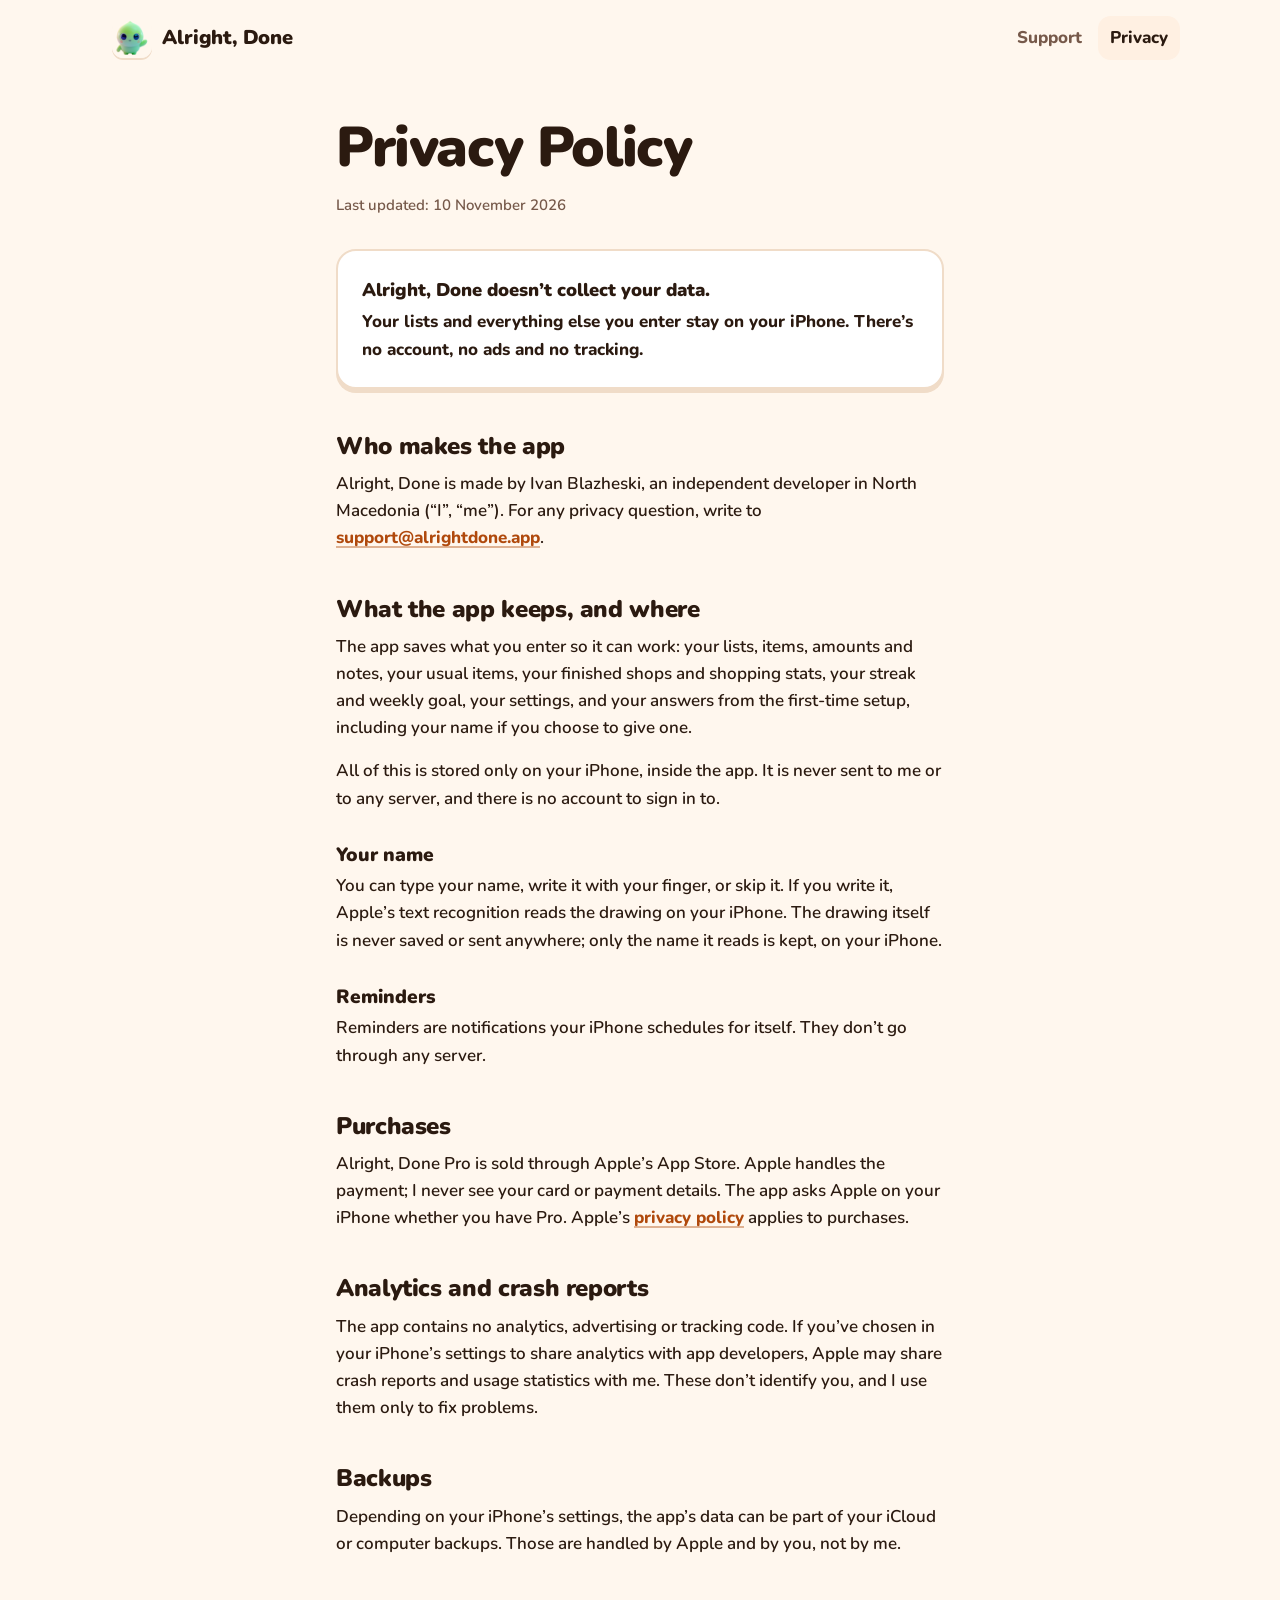
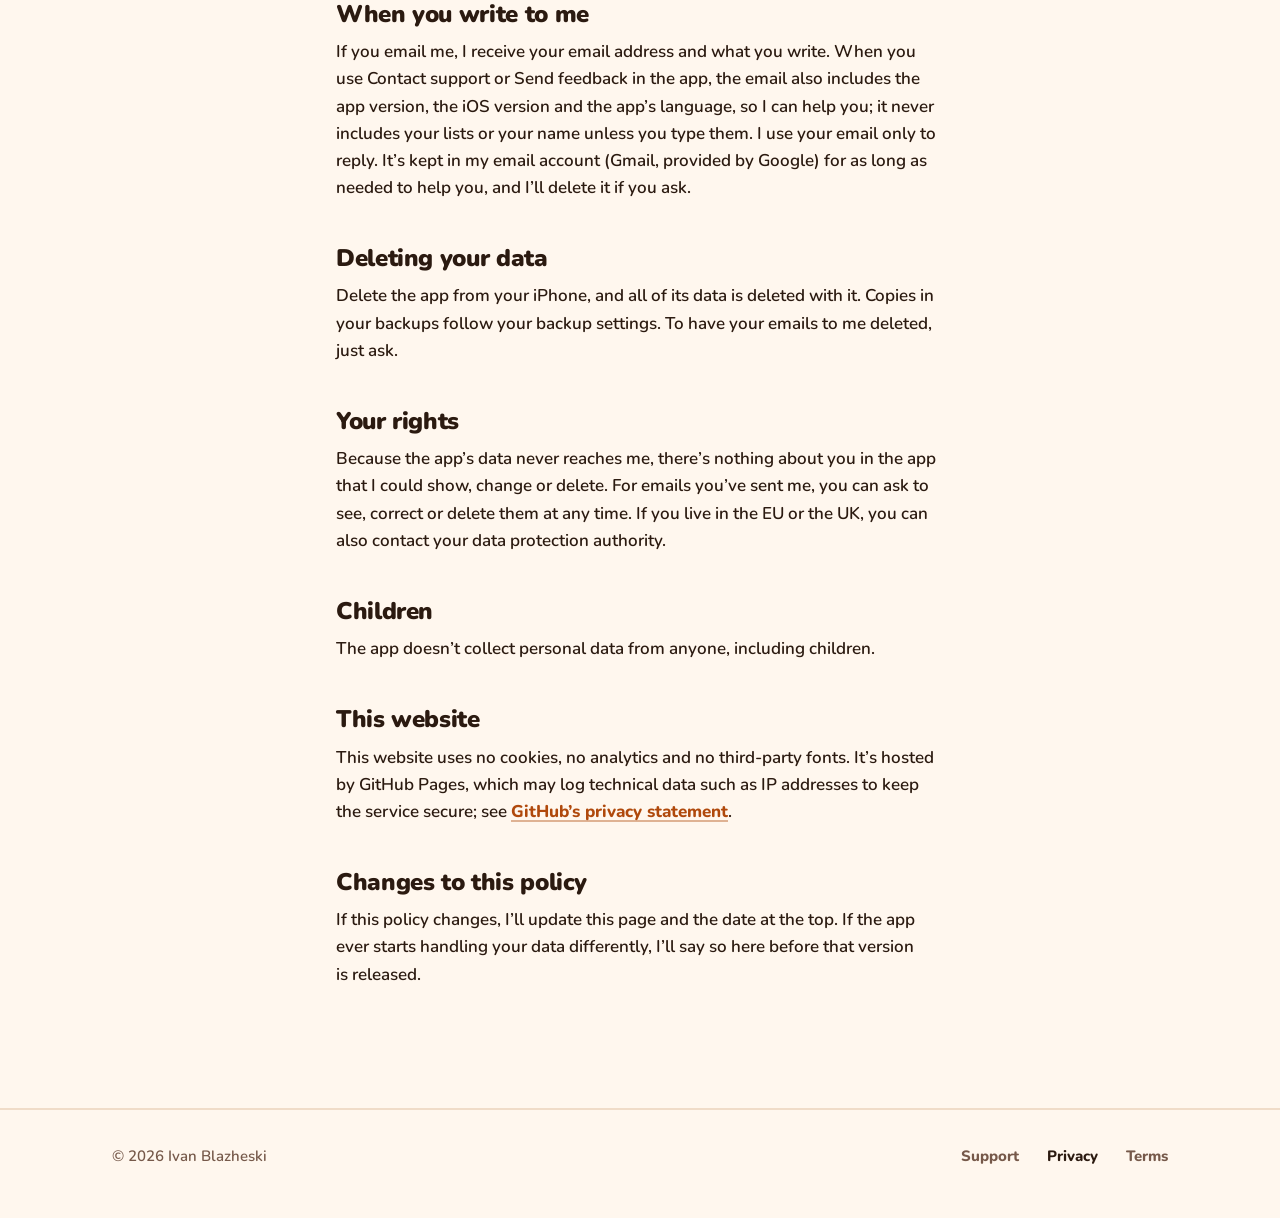
==== commit c1c0ef64: "Use support@alrightdone.app as the contact address Replace alrightdone.support@gmail.com on the Supp" ====
--- a/privacy/index.html
+++ b/privacy/index.html
@@ -7,7 +7,7 @@
 <meta name="description" content="Alright, Done doesn’t collect your data. Your lists stay on your iPhone.">
 <meta property="og:title" content="Privacy Policy · Alright, Done">
 <meta property="og:description" content="Alright, Done doesn’t collect your data. Your lists stay on your iPhone.">
-<meta property="og:image" content="https://ivanblazeski.github.io/alrightdone/assets/apple-touch-icon.png">
+<meta property="og:image" content="https://alrightdone.app/assets/apple-touch-icon.png">
 <meta name="theme-color" content="#FFF7EE" media="(prefers-color-scheme: light)">
 <meta name="theme-color" content="#1B1510" media="(prefers-color-scheme: dark)">
 <link rel="icon" href="../assets/favicon.png">
@@ -24,14 +24,14 @@
 <main class="wrap" id="main">
 <article class="doc">
 <h1>Privacy Policy</h1>
-<p class="updated">Last updated: 3 November 2026</p>
+<p class="updated">Last updated: 10 November 2026</p>
 <div class="summary">
 <p>Alright, Done doesn’t collect your data.</p>
 <p>Your lists and everything else you enter stay on your iPhone. There’s no account, no ads and no tracking.</p>
 </div>
 
 <h2>Who makes the app</h2>
-<p>Alright, Done is made by Ivan Blazheski, an independent developer in North Macedonia (“I”, “me”). For any privacy question, write to <a href="mailto:alrightdone.support@gmail.com">alrightdone.support@gmail.com</a>.</p>
+<p>Alright, Done is made by Ivan Blazheski, an independent developer in North Macedonia (“I”, “me”). For any privacy question, write to <a href="mailto:support@alrightdone.app">support@alrightdone.app</a>.</p>
 
 <h2>What the app keeps, and where</h2>
 <p>The app saves what you enter so it can work: your lists, items, amounts and notes, your usual items, your finished shops and shopping stats, your streak and weekly goal, your settings, and your answers from the first-time setup, including your name if you choose to give one.</p>
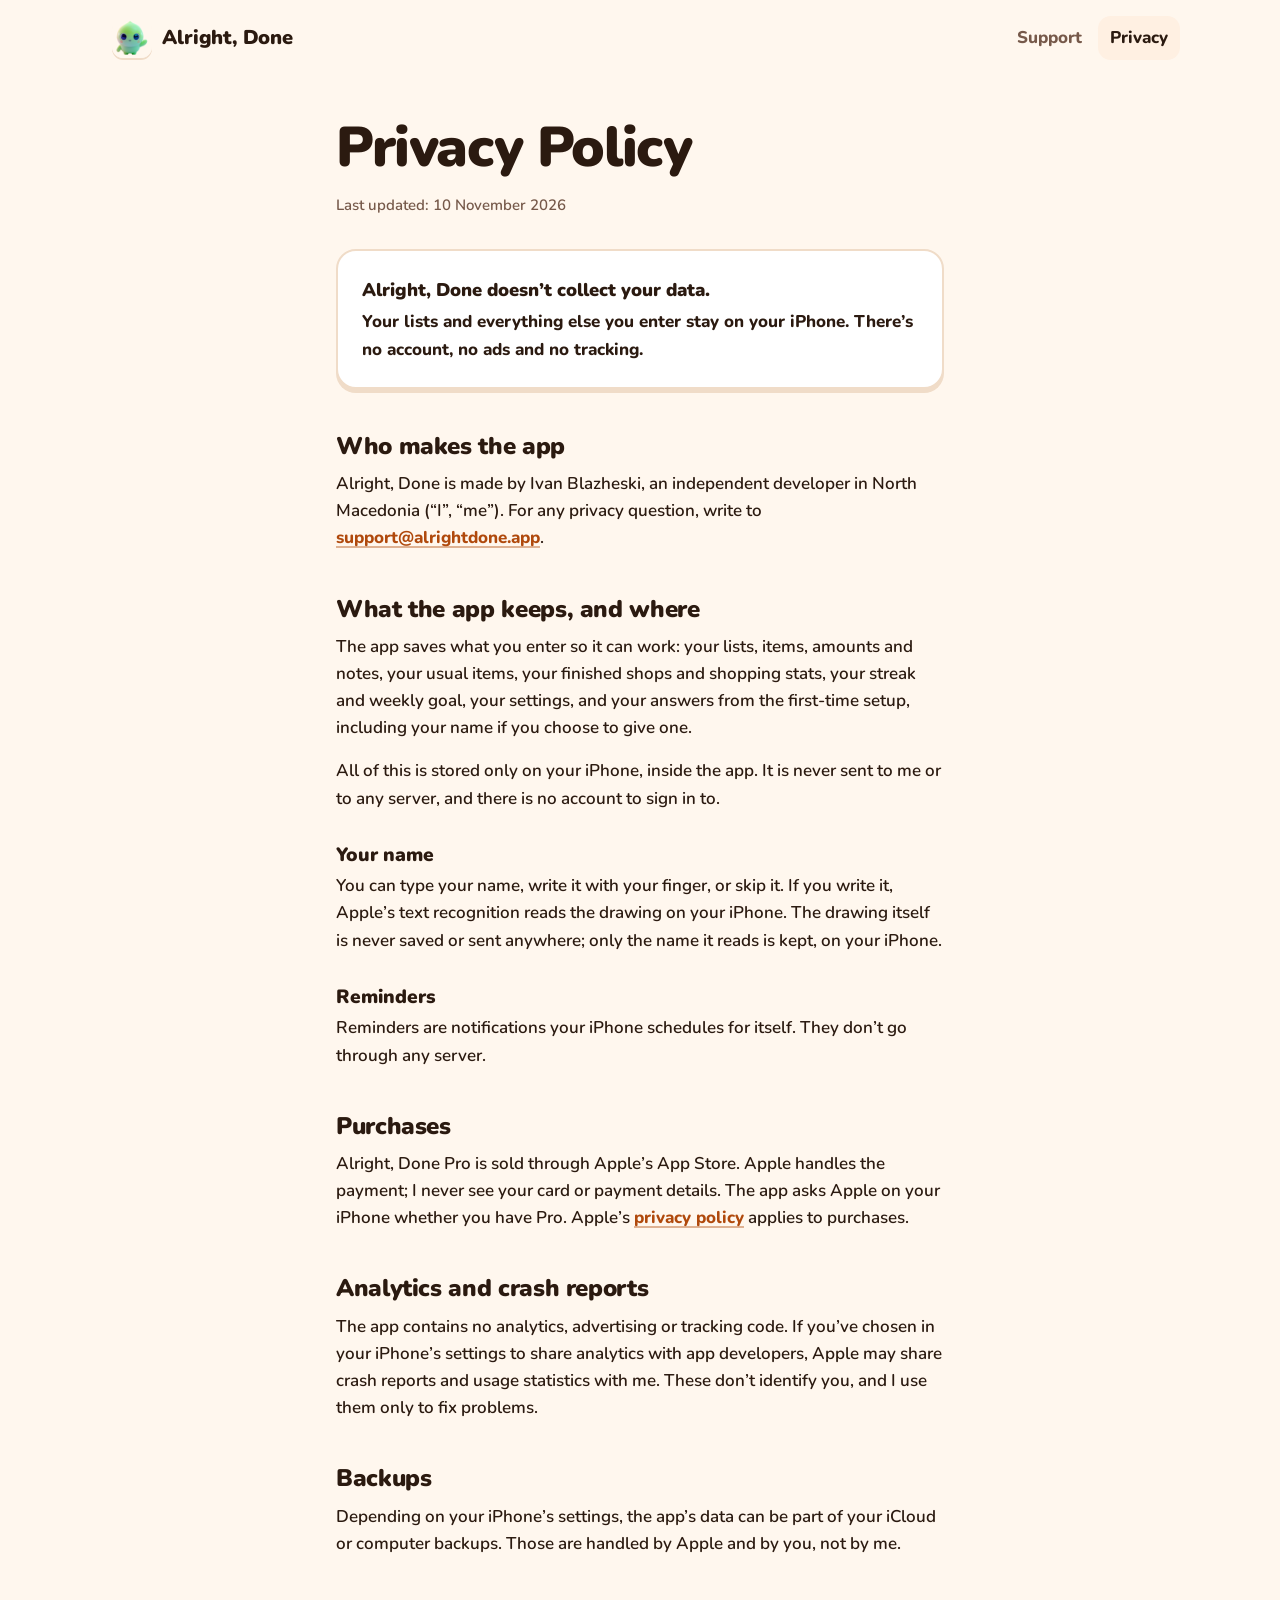
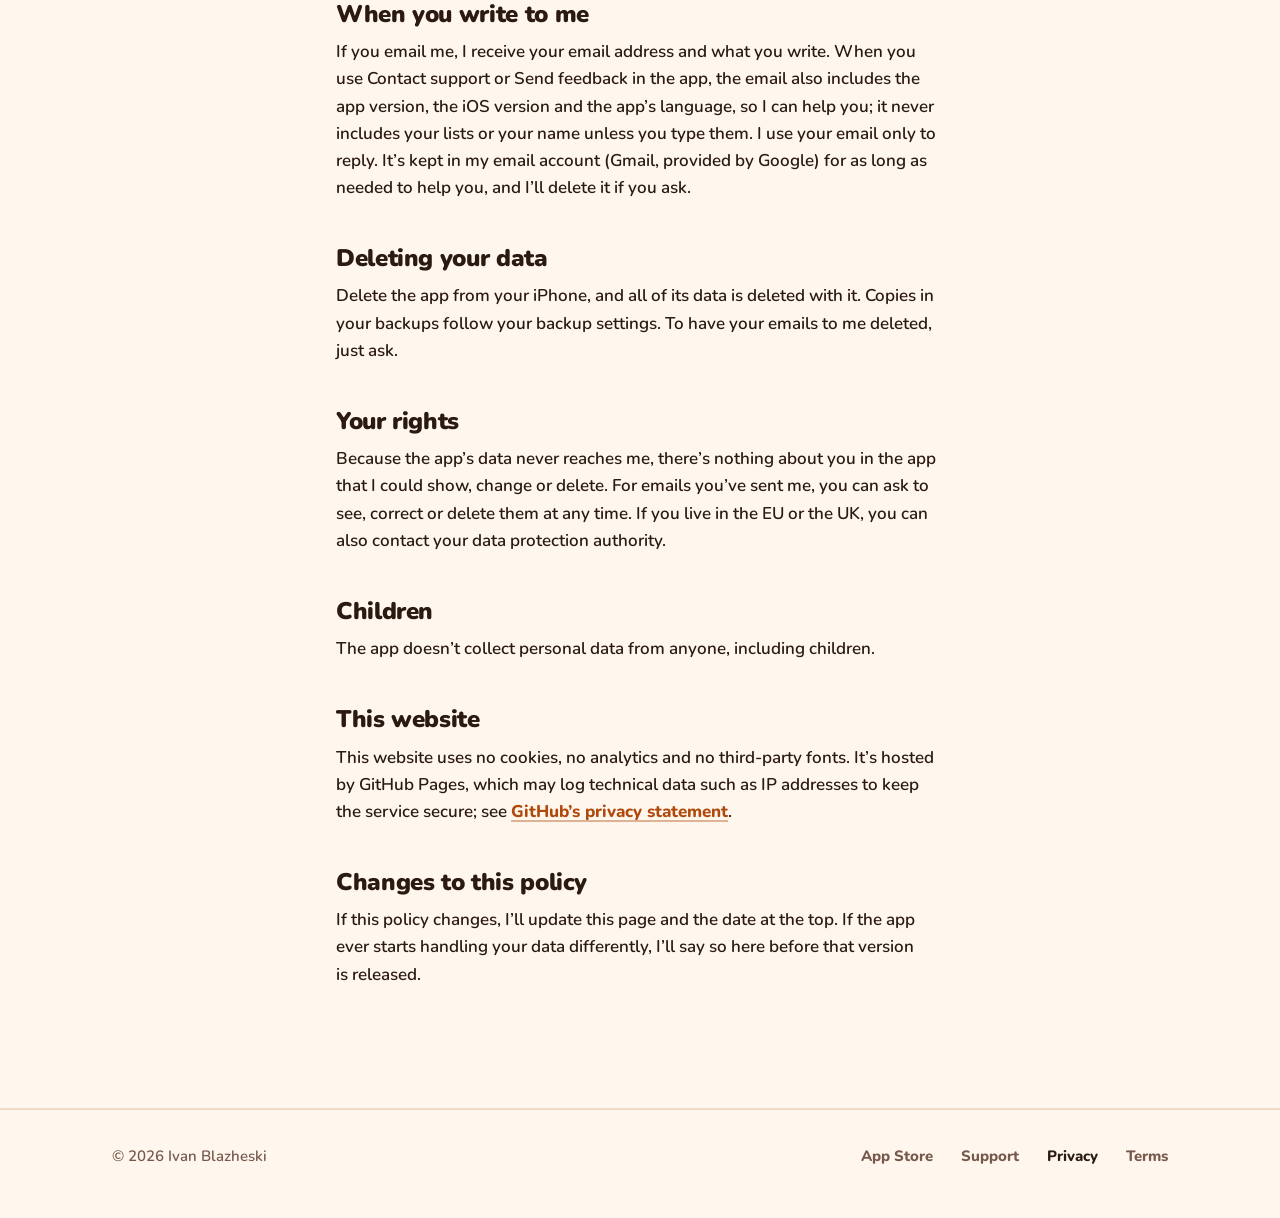
==== commit fa77a42b: "Launch: App Store badge, pricing line, Smart App Banner, App Store links - Home: Apple's official Do" ====
--- a/privacy/index.html
+++ b/privacy/index.html
@@ -2,7 +2,10 @@
 <html lang="en">
 <head>
 <meta charset="utf-8">
+<meta http-equiv="Content-Security-Policy" content="default-src 'none'; style-src 'self'; font-src 'self'; img-src 'self'; base-uri 'none'; form-action 'none'; upgrade-insecure-requests">
+<meta name="referrer" content="no-referrer">
 <meta name="viewport" content="width=device-width, initial-scale=1">
+<meta name="apple-itunes-app" content="app-id=6837423625">
 <title>Privacy Policy · Alright, Done</title>
 <meta name="description" content="Alright, Done doesn’t collect your data. Your lists stay on your iPhone.">
 <meta property="og:title" content="Privacy Policy · Alright, Done">
@@ -44,7 +47,7 @@
 <p>Reminders are notifications your iPhone schedules for itself. They don’t go through any server.</p>
 
 <h2>Purchases</h2>
-<p>Alright, Done Pro is sold through Apple’s App Store. Apple handles the payment; I never see your card or payment details. The app asks Apple on your iPhone whether you have Pro. Apple’s <a href="https://www.apple.com/legal/privacy/">privacy policy</a> applies to purchases.</p>
+<p>Alright, Done Pro is sold through Apple’s App Store. Apple handles the payment; I never see your card or payment details. The app asks Apple on your iPhone whether you have Pro. Apple’s <a href="https://www.apple.com/legal/privacy/" rel="noopener noreferrer">privacy policy</a> applies to purchases.</p>
 
 <h2>Analytics and crash reports</h2>
 <p>The app contains no analytics, advertising or tracking code. If you’ve chosen in your iPhone’s settings to share analytics with app developers, Apple may share crash reports and usage statistics with me. These don’t identify you, and I use them only to fix problems.</p>
@@ -65,7 +68,7 @@
 <p>The app doesn’t collect personal data from anyone, including children.</p>
 
 <h2>This website</h2>
-<p>This website uses no cookies, no analytics and no third-party fonts. It’s hosted by GitHub Pages, which may log technical data such as IP addresses to keep the service secure; see <a href="https://docs.github.com/en/site-policy/privacy-policies/github-general-privacy-statement">GitHub’s privacy statement</a>.</p>
+<p>This website uses no cookies, no analytics and no third-party fonts. It’s hosted by GitHub Pages, which may log technical data such as IP addresses to keep the service secure; see <a href="https://docs.github.com/en/site-policy/privacy-policies/github-general-privacy-statement" rel="noopener noreferrer">GitHub’s privacy statement</a>.</p>
 
 <h2>Changes to this policy</h2>
 <p>If this policy changes, I’ll update this page and the date at the top. If the app ever starts handling your data differently, I’ll say so here before that version is released.</p>
@@ -73,7 +76,7 @@
 </main>
 <footer class="site-footer"><div class="wrap">
 <span>© 2026 Ivan Blazheski</span>
-<nav aria-label="Footer"><a href="../support/">Support</a><a href="../privacy/" aria-current="page">Privacy</a><a href="../terms/">Terms</a></nav>
+<nav aria-label="Footer"><a href="https://apps.apple.com/app/id6837423625" rel="noopener noreferrer">App Store</a><a href="../support/">Support</a><a href="../privacy/" aria-current="page">Privacy</a><a href="../terms/">Terms</a></nav>
 </div></footer>
 </body>
 </html>
--- a/assets/site.css
+++ b/assets/site.css
@@ -58,13 +58,14 @@
 .brand{display:inline-flex;align-items:center;gap:.65rem;min-height:2.75rem;color:var(--ink);text-decoration:none;font-weight:900;font-size:1.25rem;letter-spacing:-.01em}
 .brand img{width:2.5rem;height:2.5rem;border-radius:.7rem;box-shadow:0 2px 0 var(--border)}
 .site-nav,.site-footer nav{display:flex;gap:.25rem;margin-right:-.75rem}
-.site-nav a,.site-footer nav a{display:inline-flex;align-items:center;min-height:2.75rem;padding:0 .75rem;border-radius:.8rem;text-decoration:none;font-weight:800;color:var(--ink2);transition:color .15s ease,background-color .15s ease}
+.site-nav a,.site-footer nav a{display:inline-flex;white-space:nowrap;align-items:center;min-height:2.75rem;padding:0 .75rem;border-radius:.8rem;text-decoration:none;font-weight:800;color:var(--ink2);transition:color .15s ease,background-color .15s ease}
 .site-nav a[aria-current=page],.site-footer nav a[aria-current=page]{color:var(--ink)}
 .site-nav a[aria-current=page]{background:var(--surface2)}
 @media (hover:hover) and (pointer:fine){
   .site-nav a:hover,.site-footer nav a:hover{color:var(--ink);background:var(--surface2)}
 }
 .site-footer{margin-top:var(--section);padding:1.5rem 0 2.5rem;border-top:2px solid var(--border);color:var(--ink2);font-size:var(--t-small)}
+.site-footer nav{flex-wrap:wrap}
 .site-footer .wrap{display:flex;justify-content:space-between;align-items:center;gap:.5rem 1rem;flex-wrap:wrap}
 
 /* buttons: tangerine with a lip, lime is kept for "done" */
@@ -76,6 +77,8 @@
   .button:hover{transform:translateY(-1px);box-shadow:0 5px 0 var(--lip)}
 }
 .button:active{transform:translateY(3px);box-shadow:0 1px 0 var(--lip);transition-duration:.08s}
+/* quiet companion to the tangerine button: same shape, surface colours */
+.button.secondary{--lip:var(--border);background:var(--surface);color:var(--ink);border:2px solid var(--border)}
 
 /* hero */
 .hero{display:grid;grid-template-columns:minmax(0,1.1fr) minmax(0,.9fr);gap:3rem 4rem;align-items:center;padding:clamp(1.5rem,1rem + 3vw,4rem) 0 0}
@@ -84,8 +87,16 @@
 .say{display:flex;align-items:flex-end;gap:.75rem}
 .say img{width:5.5rem;height:5.5rem}
 .bubble{position:relative;margin-bottom:1.1rem;background:var(--surface);border:2px solid var(--border);border-radius:1.25rem 1.25rem 1.25rem .35rem;box-shadow:0 3px 0 var(--border);padding:.55rem 1rem;font-weight:800;font-size:1rem;transform-origin:0 100%}
-.actions{display:flex;flex-wrap:wrap;align-items:center;gap:1rem 1.5rem}
-.status{display:inline-flex;align-items:center;gap:.6rem;margin:0;color:var(--ink2);font-weight:800;font-size:var(--t-small)}
+.actions{display:flex;flex-wrap:wrap;align-items:center;gap:1rem}
+.beta-note{margin:.9rem 0 0;color:var(--ink2);font-size:var(--t-small)}
+.status{display:inline-flex;align-items:center;gap:.6rem;margin:1.5rem 0 0;color:var(--ink2);font-weight:800;font-size:var(--t-small)}
+/* Apple badge: official artwork, unmodified. 52px tall (Apple min 40px); clear space >= 1/4 height (13px) comes from the 1rem .actions gap and surrounding margins. */
+.store-badge{display:inline-flex;border-radius:.8rem;transition:transform .15s ease}
+.store-badge picture,.store-badge img{display:block;width:auto;height:52px}
+@media (hover:hover) and (pointer:fine){ .store-badge:hover{transform:translateY(-1px)} }
+.beta-link{margin:.5rem 0 0;color:var(--ink2);font-size:var(--t-small)}
+.beta-link a{color:inherit;font-weight:800}
+.beta-link a:hover{color:var(--ink)}
 .status::before{content:"";width:.6rem;height:.6rem;border-radius:50%;background:var(--primary);box-shadow:0 0 0 4px var(--tint);flex:none}
 
 /* the list card: the one memorable thing */
@@ -117,7 +128,12 @@
 .pro{display:inline-block;background:var(--ink);color:var(--bg);border-radius:999px;padding:.1rem .55rem;font-size:.72rem;font-weight:900;letter-spacing:.04em;margin-left:.45rem;vertical-align:.2em}
 
 /* section headings */
-.steps h2,.hello h2{font-size:var(--t-h2);letter-spacing:-.02em;margin:0 0 2rem}
+.screens h2,.steps h2,.hello h2{font-size:var(--t-h2);letter-spacing:-.02em;margin:0 0 2rem}
+
+/* how it looks: App Store screenshots, a grid on wide screens, a swipeable strip on phones */
+.screens{margin-top:var(--section)}
+.shots{list-style:none;margin:0;padding:0;display:grid;grid-template-columns:repeat(3,minmax(0,1fr));gap:2.5rem clamp(1.25rem,.5rem + 2vw,2.25rem)}
+.shots img{display:block;width:100%;height:auto;border-radius:1.5rem;border:2px solid var(--border);box-shadow:0 5px 0 var(--border);background:var(--surface2)}
 
 /* how it works: a real sequence, so numbered */
 .steps{margin-top:var(--section);scroll-margin-top:1.5rem}
@@ -166,6 +182,7 @@
 .mail{margin:.5rem 0 1.5rem;flex-wrap:wrap;column-gap:.3em;text-align:center}
 .mail .addr{white-space:nowrap}
 @media (max-width:30rem){
+  .actions .button{flex:1 1 100%}
   .mail{display:flex;flex-direction:column;gap:0;width:100%}
   .mail .label{font-size:.9375rem;font-weight:800}
 }
@@ -188,6 +205,9 @@
 @media (max-width:52rem){
   .hero{grid-template-columns:1fr}
   .listcard{transform:none}
+  .shots{display:flex;gap:1rem;overflow-x:auto;overscroll-behavior-x:contain;scroll-snap-type:x mandatory;scrollbar-width:thin;
+    margin-inline:calc(-1 * var(--gutter));padding:0 var(--gutter) 1.25rem;scroll-padding-inline:var(--gutter)}
+  .shots li{flex:0 0 15rem;scroll-snap-align:start}
   .steps ol{grid-template-columns:1fr;gap:1.75rem}
   .steps li{flex-direction:row;gap:1.1rem}
   .steps li:not(:last-child)::after{top:3.75rem;bottom:-1.5rem;left:1.5rem;right:auto;border-top:0;border-left:3px dotted var(--box)}
